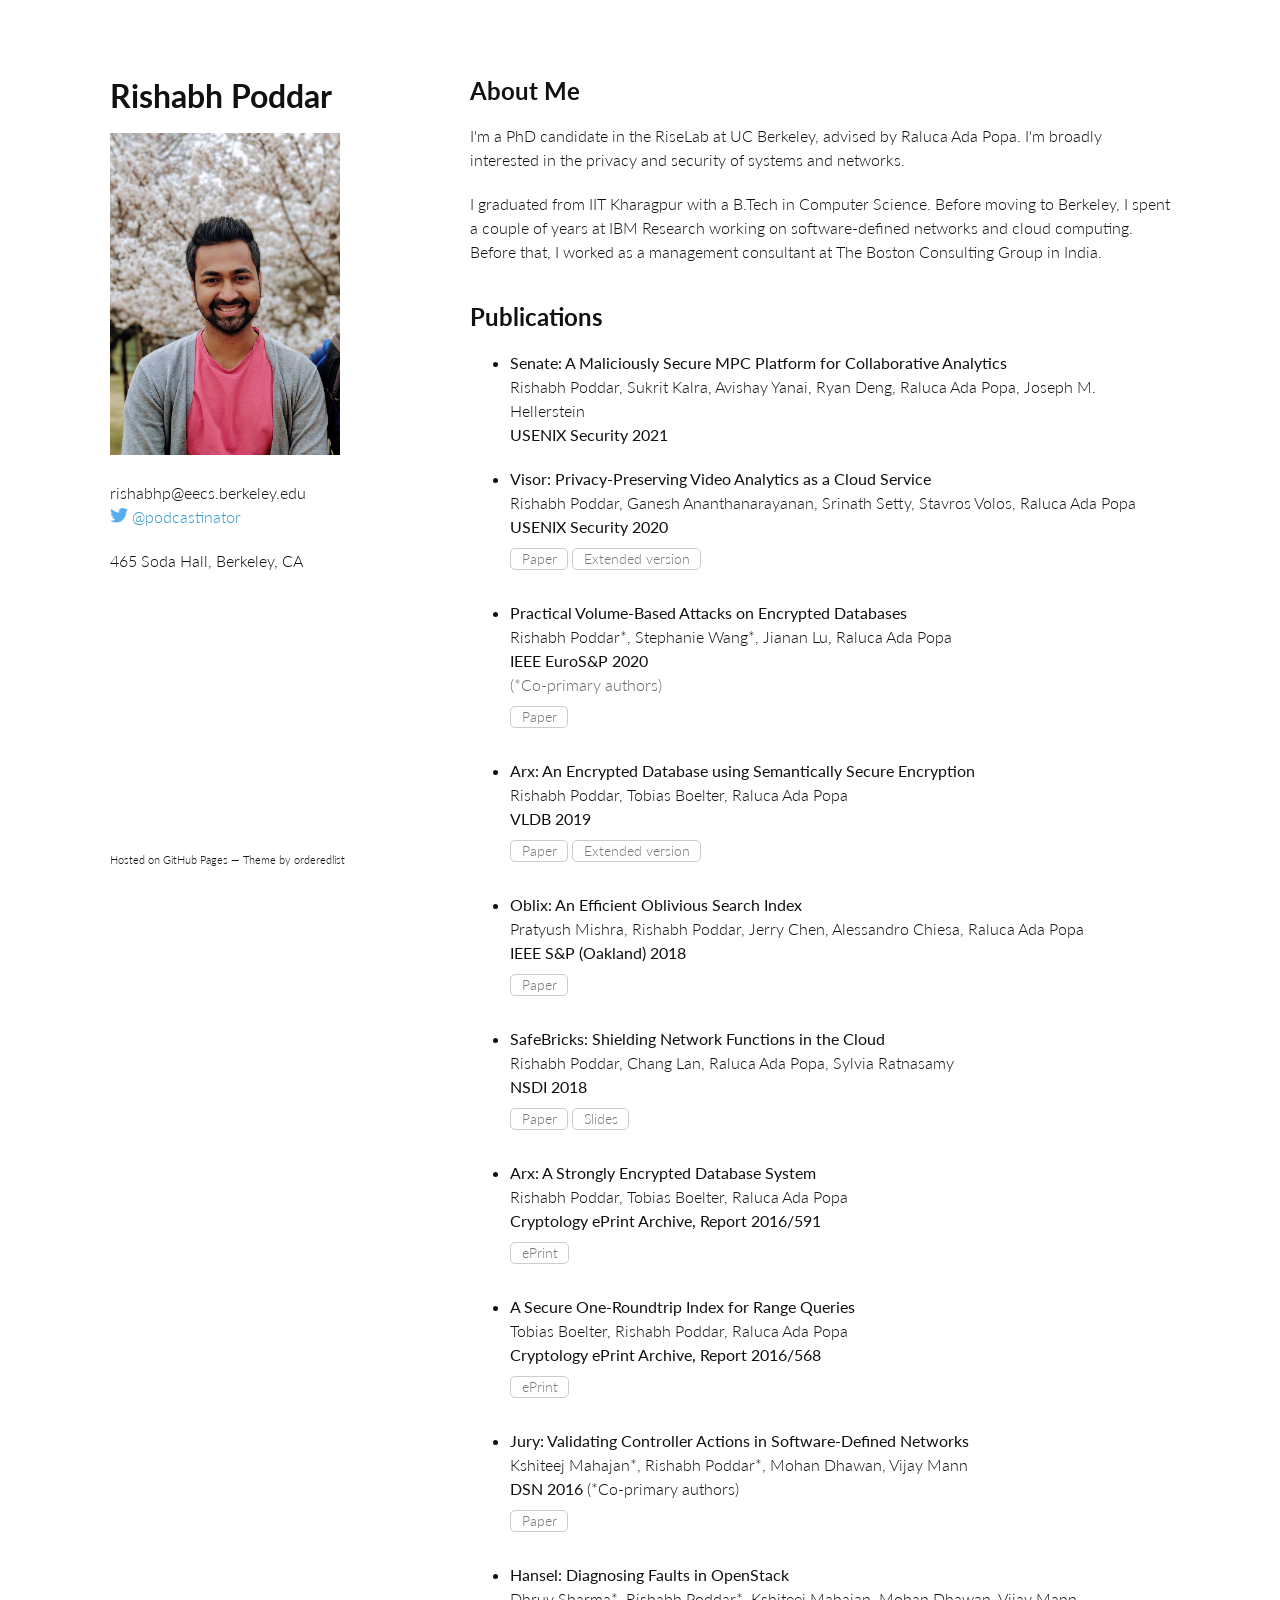
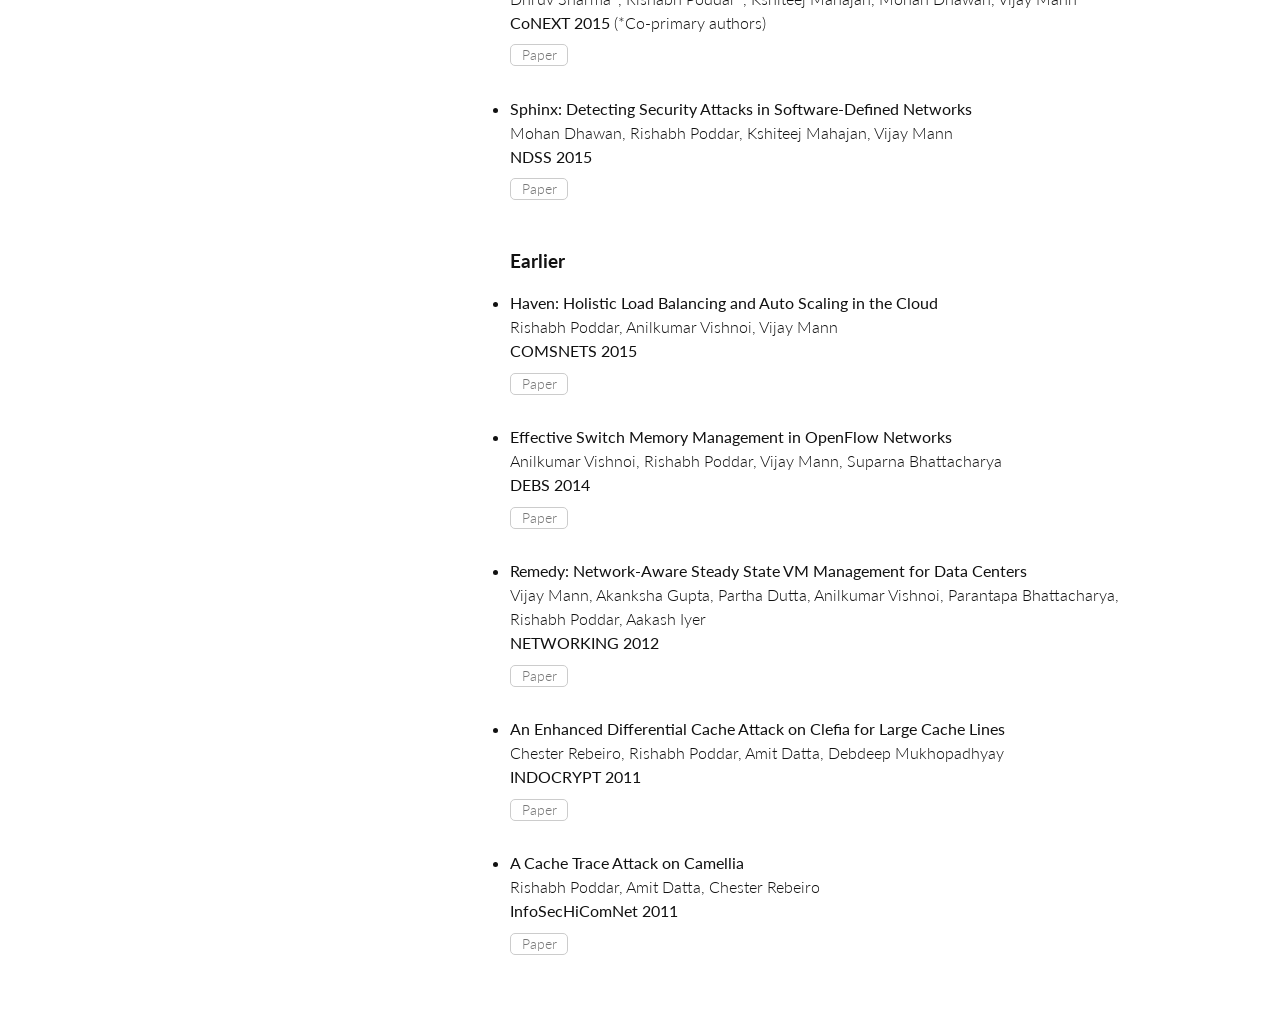
==== index.html @ e014da66 "Add Senate; make bullets" ====
<!doctype html>
<html>
  <head>
    <meta charset="utf-8">
    <meta http-equiv="X-UA-Compatible" content="chrome=1">
    <title>Rishabh Poddar</title>

    <link rel="stylesheet" href="stylesheets/styles.css">
    <link rel="stylesheet" href="stylesheets/github-light.css">
    <meta name="viewport" content="width=device-width, initial-scale=1, user-scalable=no">
    <!--[if lt IE 9]>
    <script src="//html5shiv.googlecode.com/svn/trunk/html5.js"></script>
    <![endif]-->
  </head>
  <body>
    <div class="wrapper">
      <header>
        <h1>Rishabh Poddar</h1>
        <img src="./images/pic.jpg" style="width:230px;">
        <p></p>
        <p> rishabhp@eecs.berkeley.edu<br>
        <!--p> 465 Soda Hall</p-->
        <img  width="18" src="./images/twitter.png">   <a class="color" href="https://twitter.com/podcastinator">@podcastinator</a></p>
        <!--p class="view"><a href="https://github.com/podcastinator">View My GitHub Profile</a></p-->
        <p> 465 Soda Hall, Berkeley, CA</p>

      </header>
      <section>
        <h2>About Me</h2>
        <p>I'm a PhD candidate in the <a href="https://rise.cs.berkeley.edu/">RiseLab</a> at <a href="http://www.berkeley.edu/">UC Berkeley</a>, advised by <a href="http://www.eecs.berkeley.edu/~raluca/">Raluca Ada Popa</a>. I'm broadly interested in the privacy and security of systems and networks.</p>
        <p>I graduated from <a href="http://www.iitkgp.ac.in/">IIT Kharagpur</a> with a B.Tech in Computer Science. Before moving to Berkeley, I spent a couple of years at <a href="http://www.research.ibm.com/">IBM Research</a> working on software-defined networks and cloud computing. Before that, I worked as a management consultant at <a href="http://www.bcg.com/">The Boston Consulting Group</a> in India.</p>

        <h2> Publications</h2>

        <!--<h3>2021</h3>-->
        <ul>
        <li>
        <p>
        <span class="paper">Senate: A Maliciously Secure MPC Platform for Collaborative Analytics</span><br>
        <span class="authors">Rishabh Poddar, Sukrit Kalra, Avishay Yanai, Ryan Deng, Raluca Ada Popa, Joseph M. Hellerstein</span><br>
        <span class="conf">USENIX Security 2021</span><br>
        <!--<a class="docs" href="./publications/Senate.pdf">Paper</a>-->
        <!--<a class="docs" href="https://arxiv.org/abs/2006.09628">Extended version</a>-->
        </p>
        </li>

        <!--<h3>2020</h3>-->

        <li>
        <p>
        <span class="paper">Visor: Privacy-Preserving Video Analytics as a Cloud Service</span><br>
        <span class="authors">Rishabh Poddar, Ganesh Ananthanarayanan, Srinath Setty, Stavros Volos, Raluca Ada Popa</span><br>
        <span class="conf">USENIX Security 2020</span><br>
        <a class="docs" href="./publications/Visor.pdf">Paper</a>
		<a class="docs" href="https://arxiv.org/abs/2006.09628">Extended version</a>
        </p>
        </li>

        <li>
        <p>
        <span class="paper">Practical Volume-Based Attacks on Encrypted Databases</span><br>
        <span class="authors">Rishabh Poddar*, Stephanie Wang*, Jianan Lu, Raluca Ada Popa</span><br>
        <span class="conf">IEEE EuroS&P 2020</span><br>
        <span class="addendum">(*Co-primary authors)</span><br>
        <a class="docs" href="./publications/Volume-attack.pdf">Paper</a>
        </p>
        </li>

        <!--<p>-->
        <!--<span class="paper">Secure Collaborative Training and Inference for XGBoost</span><br>-->
        <!--<span class="authors">Andrew Law, Chester Leung, Rishabh Poddar, Raluca Ada Popa, Chenyu Shi, Octavian Sima, Chaofan Yu, Xingmeng Zhang, Wenting Zheng</span><br>-->
        <!--<span class="conf">PPMLP 2020</span>-->
        <!--<span class="addendum">(ACM CCS workshop)</span><br>-->
        <!--</p>-->

        <!--<h3>2019</h3>-->

        <li>
        <p>
        <span class="paper">Arx: An Encrypted Database using Semantically Secure Encryption</span><br>
        <span class="authors">Rishabh Poddar, Tobias Boelter, Raluca Ada Popa</span><br>
        <span class="conf">VLDB 2019</span><br>
        <a class="docs" href="./publications/Arx.pdf">Paper</a>
        <a class="docs" href="./publications/Arx-extended.pdf">Extended version</a>
        </p>
        </li>
        
        <!--<h3>2018</h3>-->

        <li>
        <p>
        <span class="paper">Oblix: An Efficient Oblivious Search Index</span><br>
        <span class="authors">Pratyush Mishra, Rishabh Poddar, Jerry Chen, Alessandro Chiesa, Raluca Ada Popa</span><br>
        <span class="conf">IEEE S&P (Oakland) 2018</span>
        <br>
        <a class="docs" href="./publications/Oblix.pdf">Paper</a>
        </p>
        </li>

        <li>
        <p>
        <span class="paper">SafeBricks: Shielding Network Functions in the Cloud</span><br>
        <span class="authors">Rishabh Poddar, Chang Lan, Raluca Ada Popa, Sylvia Ratnasamy</span><br>
        <span class="conf">NSDI 2018</span>
        <br>
        <a class="docs" href="./publications/SafeBricks.pdf">Paper</a>
        <a class="docs" href="https://www.usenix.org/sites/default/files/conference/protected-files/nsdi18_slides_poddar.pdf">Slides</a>
        </p>
        </li>

        <!--<h3>2016</h3>-->

        <li>
        <p>
        <span class="paper">Arx: A Strongly Encrypted Database System</span><br>
        <span class="authors">Rishabh Poddar, Tobias Boelter, Raluca Ada Popa</span><br>
        <span class="conf">Cryptology ePrint Archive, Report 2016/591</span>
        <br>
        <a class="docs" href="https://eprint.iacr.org/2016/591">ePrint</a>
        </p>
        </li>

        <li>
        <p>
        <span class="paper">A Secure One-Roundtrip Index for Range Queries</span><br>
        <span class="authors">Tobias Boelter, Rishabh Poddar, Raluca Ada Popa</span><br>
        <span class="conf">Cryptology ePrint Archive, Report 2016/568</span>
        <br>
        <a class="docs" href="https://eprint.iacr.org/2016/568">ePrint</a>
        </p>
        </li>

        <li>
        <p>
        <span class="paper">Jury: Validating Controller Actions in Software-Defined Networks</span><br>
        <span class="authors">Kshiteej Mahajan*, Rishabh Poddar*, Mohan Dhawan, Vijay Mann</span><br>
        <span class="conf">DSN 2016 </span>
        <span class="authors">(*Co-primary authors)</span><br>
        <a class="docs" href="./publications/Jury.pdf">Paper</a>
        </p> 
        </li>

        <!--<h3>2015</h3>-->

        <li>
        <p>
        <span class="paper">Hansel: Diagnosing Faults in OpenStack</span><br>
        <span class="authors">Dhruv Sharma*, Rishabh Poddar*, Kshiteej Mahajan, Mohan Dhawan, Vijay Mann</span><br>
        <span class="conf">CoNEXT 2015 </span>
        <span class="authors">(*Co-primary authors)</span><br>
        <a class="docs" href="./publications/Hansel.pdf">Paper</a>
        </p> 
        </li>

        <li>
        <p>
        <span class="paper">Sphinx: Detecting Security Attacks in Software-Defined Networks</span><br>
        <span class="authors">Mohan Dhawan, Rishabh Poddar, Kshiteej Mahajan, Vijay Mann</span><br>
        <span class="conf">NDSS 2015</span>
        <br>
        <a class="docs" href="./publications/Sphinx.pdf">Paper</a>
        </p>
        </li>

        
        <h3>Earlier</h3>

        <li>
        <p>
        <span class="paper">Haven: Holistic Load Balancing and Auto Scaling in the Cloud</span><br>
        <span class="authors">Rishabh Poddar, Anilkumar Vishnoi, Vijay Mann</span><br>
        <span class="conf">COMSNETS 2015</span>
        <br>
        <a class="docs" href="./publications/Haven.pdf">Paper</a>
        </p>
        </li>

        <li>
        <p>
        <span class="paper">Effective Switch Memory Management in OpenFlow Networks</span><br>
        <span class="authors">Anilkumar Vishnoi, Rishabh Poddar, Vijay Mann, Suparna Bhattacharya</span><br>
        <span class="conf">DEBS 2014</span>
        <br>
        <a class="docs" href="./publications/SmartTime.pdf">Paper</a>
        </p>
        </li>

        <li>
        <p>
        <span class="paper">Remedy: Network-Aware Steady State VM Management for Data Centers</span><br>
        <span class="authors">Vijay Mann, Akanksha Gupta, Partha Dutta, Anilkumar Vishnoi, Parantapa Bhattacharya, Rishabh Poddar, Aakash Iyer</span><br>
        <span class="conf">NETWORKING 2012</span>
        <br>
        <a class="docs" href="./publications/Remedy.pdf">Paper</a>
        </p>
        </li>

        <li>
        <p>
        <span class="paper">An Enhanced Differential Cache Attack on Clefia for Large Cache Lines</span><br>
        <span class="authors">Chester Rebeiro, Rishabh Poddar, Amit Datta, Debdeep Mukhopadhyay</span><br> 
        <span class="conf">INDOCRYPT 2011</span>
        <br>
        <a class="docs" href="./publications/Clefia.pdf">Paper</a>
        </p>
        </li>

        <li>
        <p>
        <span class="paper">A Cache Trace Attack on Camellia</span><br>
        <span class="authors">Rishabh Poddar, Amit Datta, Chester Rebeiro</span><br>
        <span class="conf">InfoSecHiComNet 2011</span>
        <br>
        <a class="docs" href="./publications/Camellia.pdf">Paper</a>
        </p>
        </li>

        </ul>



<!--h3>
<a id="designer-templates" class="anchor" href="#designer-templates" aria-hidden="true"><span class="octicon octicon-link"></span></a>Publications</h3>

<p>We’ve crafted some handsome templates for you to use. Go ahead and click 'Continue to layouts' to browse through them. You can easily go back to edit your page before publishing. After publishing your page, you can revisit the page generator and switch to another theme. Your Page content will be preserved.</p>

<h3>
<a id="creating-pages-manually" class="anchor" href="#creating-pages-manually" aria-hidden="true"><span class="octicon octicon-link"></span></a>Creating pages manually</h3>

<p>If you prefer to not use the automatic generator, push a branch named <code>gh-pages</code> to your repository to create a page manually. In addition to supporting regular HTML content, GitHub Pages support Jekyll, a simple, blog aware static site generator. Jekyll makes it easy to create site-wide headers and footers without having to copy them across every page. It also offers intelligent blog support and other advanced templating features.</p>

<h3>
<a id="authors-and-contributors" class="anchor" href="#authors-and-contributors" aria-hidden="true"><span class="octicon octicon-link"></span></a>Authors and Contributors</h3>

<p>You can <a href="https://github.com/blog/821" class="user-mention">@mention</a> a GitHub username to generate a link to their profile. The resulting <code>&lt;a&gt;</code> element will link to the contributor’s GitHub Profile. For example: In 2007, Chris Wanstrath (<a href="https://github.com/defunkt" class="user-mention">@defunkt</a>), PJ Hyett (<a href="https://github.com/pjhyett" class="user-mention">@pjhyett</a>), and Tom Preston-Werner (<a href="https://github.com/mojombo" class="user-mention">@mojombo</a>) founded GitHub.</p>

<h3>
<a id="support-or-contact" class="anchor" href="#support-or-contact" aria-hidden="true"><span class="octicon octicon-link"></span></a>Support or Contact</h3>

<p>Having trouble with Pages? Check out our <a href="https://help.github.com/pages">documentation</a> or <a href="https://github.com/contact">contact support</a> and we’ll help you sort it out.</p-->
      </section>
      <footer>
        <p><small>Hosted on GitHub Pages &mdash; Theme by <a href="https://github.com/orderedlist">orderedlist</a></small></p>
      </footer>
    </div>
    <script src="javascripts/scale.fix.js"></script>
  </body>
</html>
---- stylesheets/styles.css ----
@import url(https://fonts.googleapis.com/css?family=Lato:300italic,700italic,300,350,400,700,900);

body {
  padding:50px;
  font:16px/1.5 Lato, "Helvetica Neue", Helvetica, Arial, sans-serif;
  color:#111;
  font-weight:300;
}
.light {
  font-weight: 300;
}
.regular {
  font-weight: 400;
}
.bold {
  font-weight: 700;
}
.black {
  font-weight: 900;
}
.conf {
  font-weight: 400;
  /*position:relative; */
  /*top: 5px;*/
  /*font-style: italic;*/
}
.authors {
  /*font-style: italic;*/
  /*color:#666;*/
  font-weight: 300;
}
.title {
  font-weight: 400;
}
.paper {
  /*color:#39c;*/
  font-weight: 400;
}
.addendum {
  /*font-style: italic;*/
  color:#666;
  font-weight: 300;
}

h1, h2, h3, h4, h5, h6 {
  color:#111;
  margin:0 0 20px;
}

p, ul, ol, table, pre, dl {
  margin:0 0 20px;
}

h1, h2, h3 {
  padding-top: 20px;
  line-height:1.1;
}

h1 {
  font-size:32px;
}

h2 {
  /*color:#393939;*/
  color:#111;
}

h3, h4, h5, h6 {
  /*color:#494949;*/
  color:#111;
}

a {
  /*color:#39c;*/
  color:#111;
  font-weight:300;
  text-decoration:none;
}
.color {
  color:#39c;
  font-weight:300;
  text-decoration:none;

}
.docs {
  background-color: white;
  color: #777;
  font-size:14px;
  border-radius:5px;
   box-sizing: border-box;
  /*border-color:#39c;*/
  border:1px solid #ccc;
  padding: 0.1em 0.75em;
  text-decoration: none;
  line-height:3;
}
.docs:hover {
    color: #39c;
    border:1px solid #39c;
}

a small {
  font-size:11px;
  color:#777;
  margin-top:-0.6em;
  display:block;
}

.wrapper {
  width:1060px;
  margin:0 auto;
}

blockquote {
  border-left:1px solid #e5e5e5;
  margin:0;
  padding:0 0 0 20px;
  font-style:italic;
}

code, pre {
  font-family:Monaco, Bitstream Vera Sans Mono, Lucida Console, Terminal;
  color:#333;
  font-size:12px;
}

pre {
  padding:8px 15px;
  background: #f8f8f8;
  border-radius:5px;
  border:1px solid #e5e5e5;
  overflow-x: auto;
}

table {
  width:100%;
  border-collapse:collapse;
}

th, td {
  text-align:left;
  padding:5px 10px;
  border-bottom:1px solid #e5e5e5;
}

dt {
  color:#444;
  font-weight:700;
}

th {
  color:#444;
}

img {
  max-width:100%;
}

header {
  width:270px;
  float:left;
  position:fixed;
}

header ul {
  list-style:none;
  height:40px;

  padding:0;

  background: #eee;
  background: -moz-linear-gradient(top, #f8f8f8 0%, #dddddd 100%);
  background: -webkit-gradient(linear, left top, left bottom, color-stop(0%,#f8f8f8), color-stop(100%,#dddddd));
  background: -webkit-linear-gradient(top, #f8f8f8 0%,#dddddd 100%);
  background: -o-linear-gradient(top, #f8f8f8 0%,#dddddd 100%);
  background: -ms-linear-gradient(top, #f8f8f8 0%,#dddddd 100%);
  background: linear-gradient(top, #f8f8f8 0%,#dddddd 100%);

  border-radius:5px;
  border:1px solid #d2d2d2;
  box-shadow:inset #fff 0 1px 0, inset rgba(0,0,0,0.03) 0 -1px 0;
  width:270px;
}

header li {
  width:89px;
  float:left;
  border-right:1px solid #d2d2d2;
  height:40px;
}

header ul a {
  line-height:1;
  font-size:11px;
  color:#999;
  display:block;
  text-align:center;
  padding-top:6px;
  height:40px;
}

strong {
  color:#222;
  font-weight:700;
}

header ul li + li {
  width:88px;
  border-left:1px solid #fff;
}

header ul li + li + li {
  border-right:none;
  width:89px;
}

header ul a strong {
  font-size:14px;
  display:block;
  color:#222;
}

section {
  width:700px;
  float:right;
  padding-bottom:50px;
}

small {
  font-size:11px;
}

hr {
  border:0;
  background:#e5e5e5;
  height:1px;
  margin:0 0 20px;
}

footer {
  width:270px;
  float:left;
  position:fixed;
  bottom:10px;
}

@media print, screen and (max-width: 960px) {

  div.wrapper {
    width:auto;
    margin:0;
  }

  header, section, footer {
    float:none;
    position:static;
    width:auto;
  }

  header {
    padding-right:320px;
  }

  section {
    border:1px solid #e5e5e5;
    border-width:1px 0;
    padding:20px 0;
    margin:0 0 20px;
  }

  header a small {
    display:inline;
  }

  header ul {
    position:absolute;
    right:50px;
    top:52px;
  }
}

@media print, screen and (max-width: 720px) {
  body {
    word-wrap:break-word;
  }

  header {
    padding:0;
  }

  header ul, header p.view {
    position:static;
  }

  pre, code {
    word-wrap:normal;
  }
}

@media print, screen and (max-width: 480px) {
  body {
    padding:15px;
  }

  header ul {
    display:none;
  }
}

@media print {
  body {
    padding:0.4in;
    font-size:12pt;
    color:#444;
  }
}
---- stylesheets/github-light.css ----
/*
   Copyright 2014 GitHub Inc.

   Licensed under the Apache License, Version 2.0 (the "License");
   you may not use this file except in compliance with the License.
   You may obtain a copy of the License at

       http://www.apache.org/licenses/LICENSE-2.0

   Unless required by applicable law or agreed to in writing, software
   distributed under the License is distributed on an "AS IS" BASIS,
   WITHOUT WARRANTIES OR CONDITIONS OF ANY KIND, either express or implied.
   See the License for the specific language governing permissions and
   limitations under the License.

*/

.pl-c /* comment */ {
  color: #969896;
}

.pl-c1      /* constant, markup.raw, meta.diff.header, meta.module-reference, meta.property-name, support, support.constant, support.variable, variable.other.constant */,
.pl-s .pl-v /* string variable */ {
  color: #0086b3;
}

.pl-e  /* entity */,
.pl-en /* entity.name */ {
  color: #795da3;
}

.pl-s .pl-s1 /* string source */,
.pl-smi      /* storage.modifier.import, storage.modifier.package, storage.type.java, variable.other, variable.parameter.function */ {
  color: #333;
}

.pl-ent /* entity.name.tag */ {
  color: #63a35c;
}

.pl-k /* keyword, storage, storage.type */ {
  color: #a71d5d;
}

.pl-pds              /* punctuation.definition.string, string.regexp.character-class */,
.pl-s                /* string */,
.pl-s .pl-pse .pl-s1 /* string punctuation.section.embedded source */,
.pl-sr               /* string.regexp */,
.pl-sr .pl-cce       /* string.regexp constant.character.escape */,
.pl-sr .pl-sra       /* string.regexp string.regexp.arbitrary-repitition */,
.pl-sr .pl-sre       /* string.regexp source.ruby.embedded */ {
  color: #183691;
}

.pl-v /* variable */ {
  color: #ed6a43;
}

.pl-id /* invalid.deprecated */ {
  color: #b52a1d;
}

.pl-ii /* invalid.illegal */ {
  background-color: #b52a1d;
  color: #f8f8f8;
}

.pl-sr .pl-cce /* string.regexp constant.character.escape */ {
  color: #63a35c;
  font-weight: bold;
}

.pl-ml /* markup.list */ {
  color: #693a17;
}

.pl-mh        /* markup.heading */,
.pl-mh .pl-en /* markup.heading entity.name */,
.pl-ms        /* meta.separator */ {
  color: #1d3e81;
  font-weight: bold;
}

.pl-mq /* markup.quote */ {
  color: #008080;
}

.pl-mi /* markup.italic */ {
  color: #333;
  font-style: italic;
}

.pl-mb /* markup.bold */ {
  color: #333;
  font-weight: bold;
}

.pl-md /* markup.deleted, meta.diff.header.from-file */ {
  background-color: #ffecec;
  color: #bd2c00;
}

.pl-mi1 /* markup.inserted, meta.diff.header.to-file */ {
  background-color: #eaffea;
  color: #55a532;
}

.pl-mdr /* meta.diff.range */ {
  color: #795da3;
  font-weight: bold;
}

.pl-mo /* meta.output */ {
  color: #1d3e81;
}
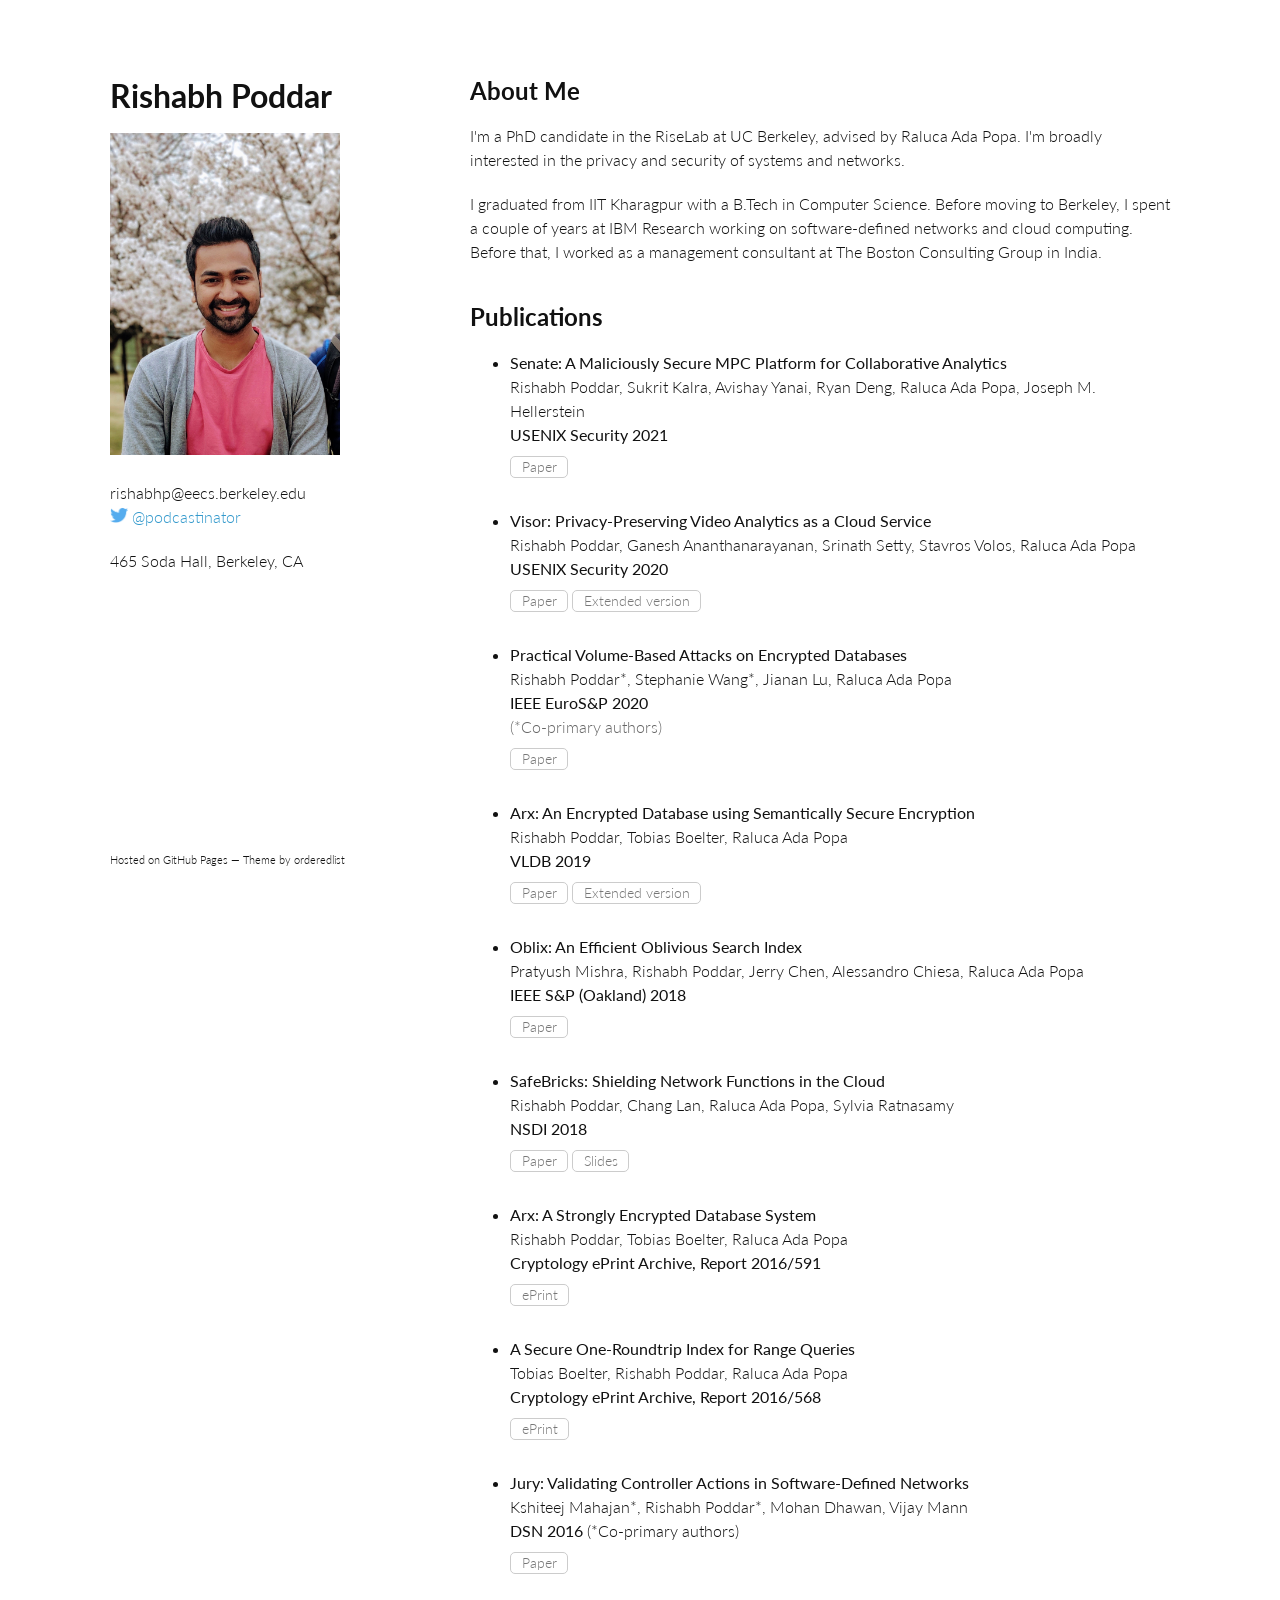
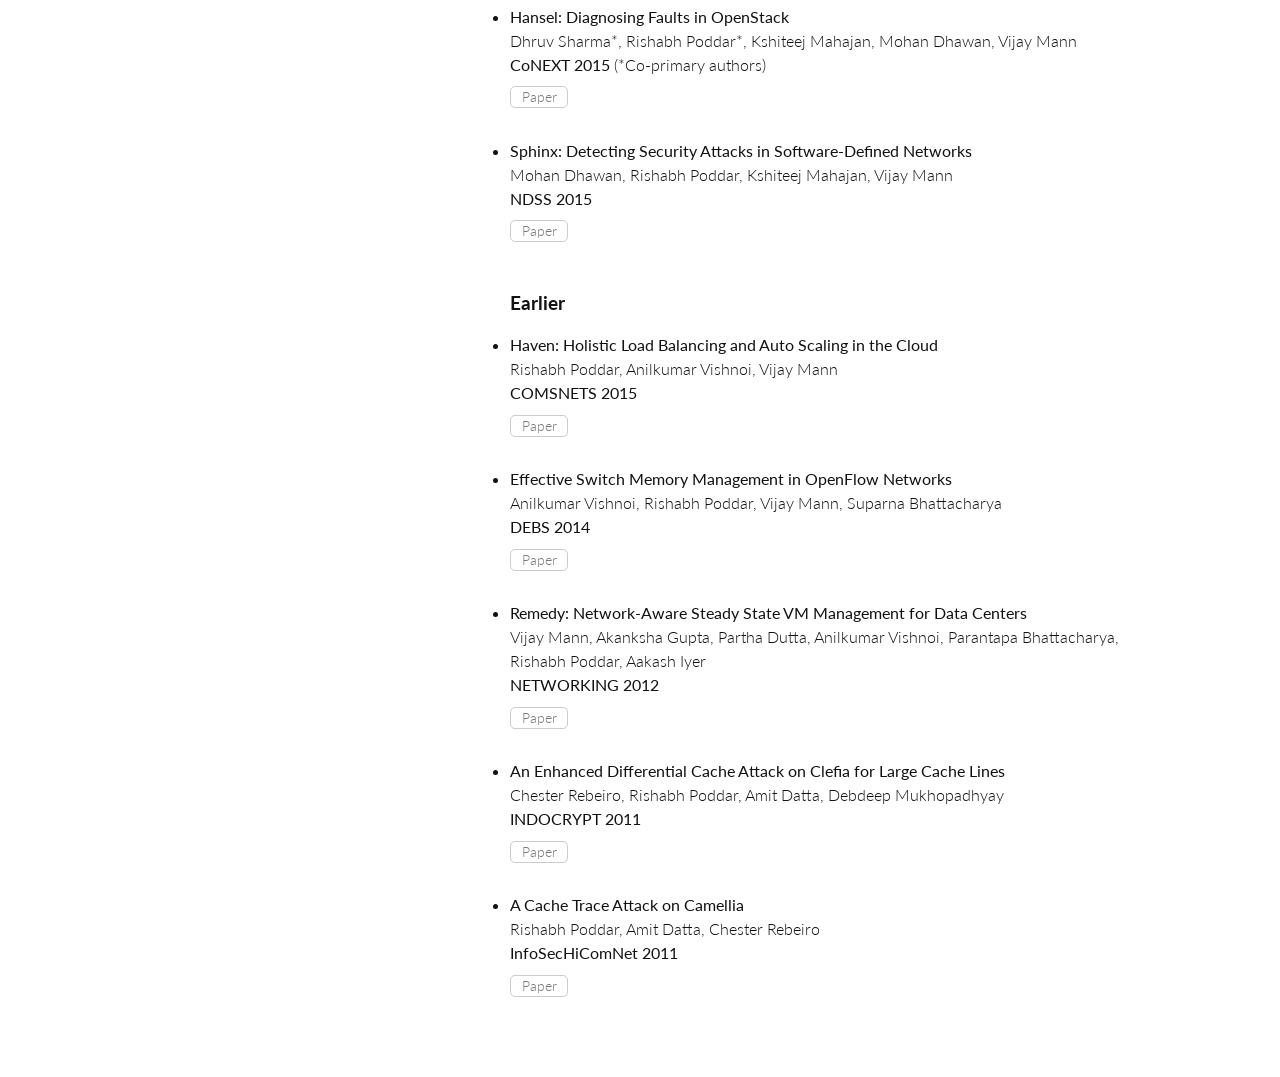
==== commit 1dd2bc14: "Add Senate paper" ====
--- a/index.html
+++ b/index.html
@@ -39,6 +39,7 @@
         <span class="paper">Senate: A Maliciously Secure MPC Platform for Collaborative Analytics</span><br>
         <span class="authors">Rishabh Poddar, Sukrit Kalra, Avishay Yanai, Ryan Deng, Raluca Ada Popa, Joseph M. Hellerstein</span><br>
         <span class="conf">USENIX Security 2021</span><br>
+        <a class="docs" href="./publications/Senate.pdf">Paper</a>
         <!--<a class="docs" href="./publications/Senate.pdf">Paper</a>-->
         <!--<a class="docs" href="https://arxiv.org/abs/2006.09628">Extended version</a>-->
         </p>
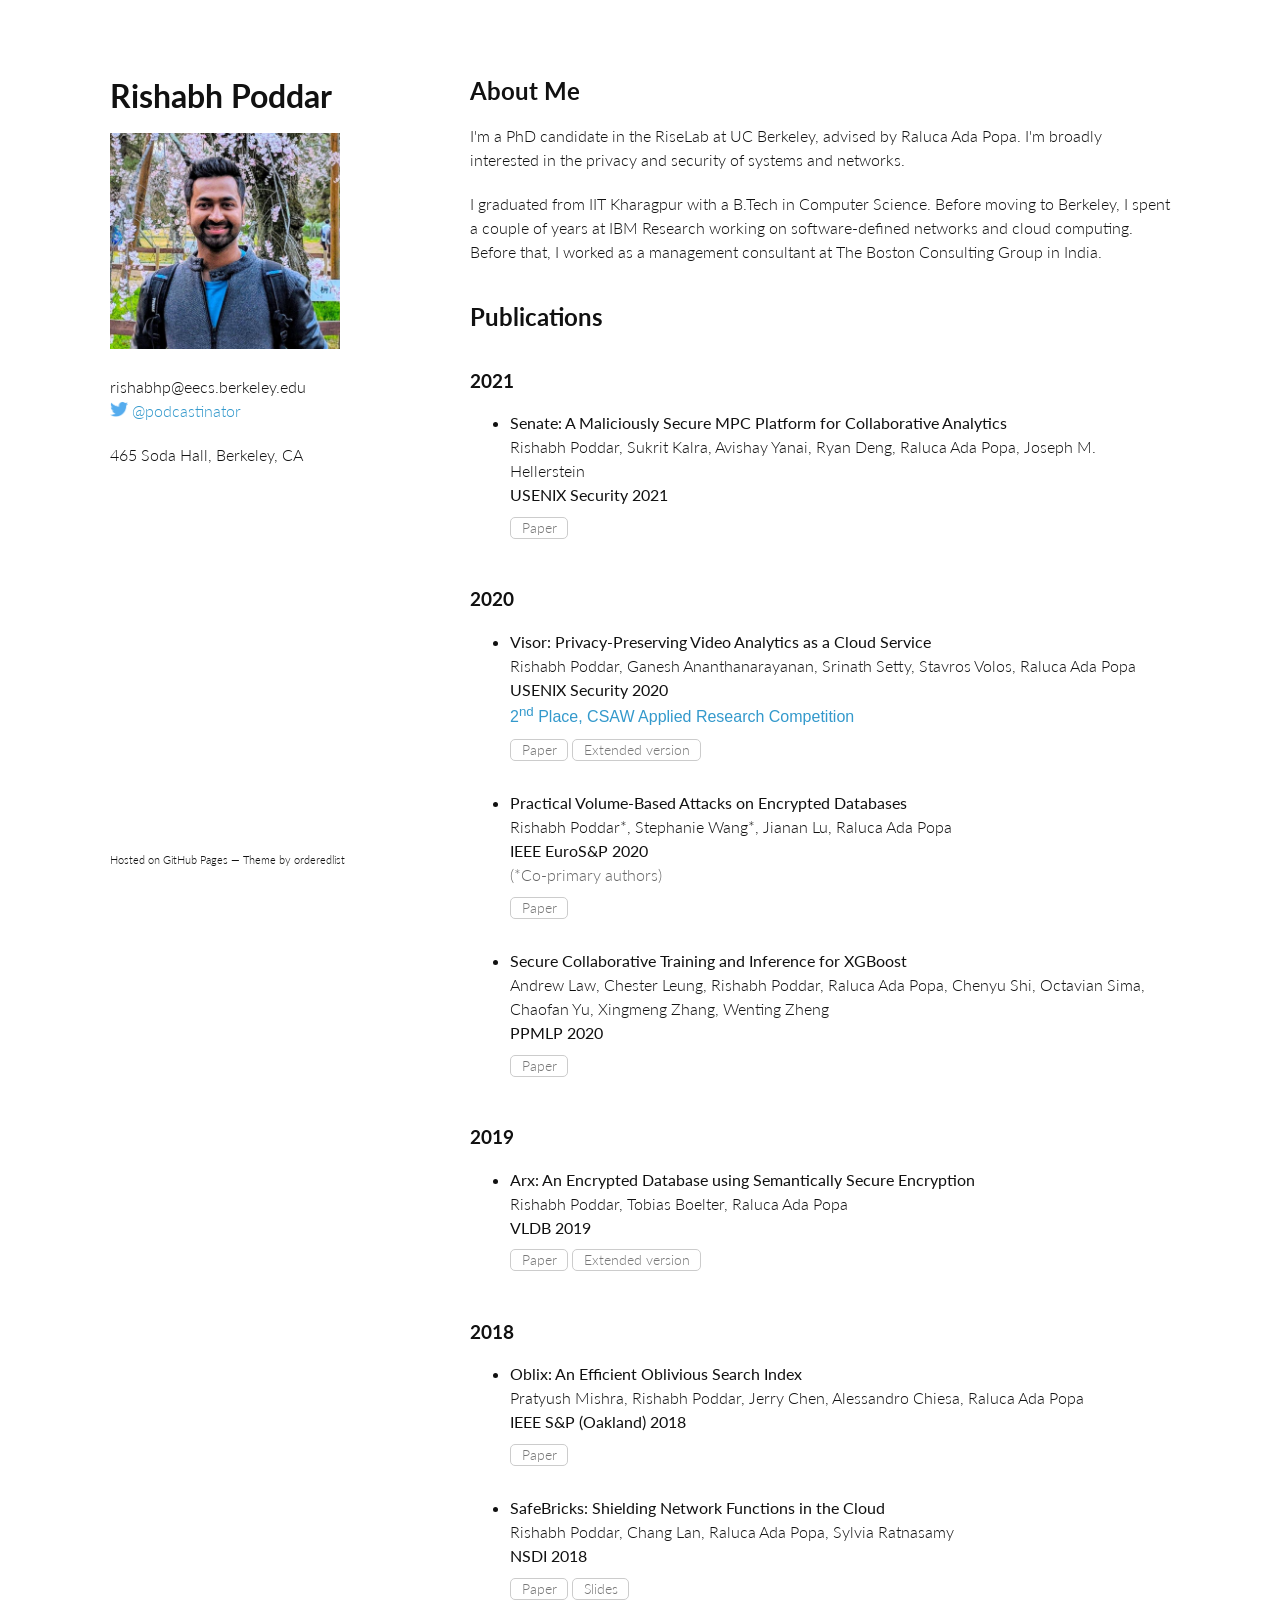
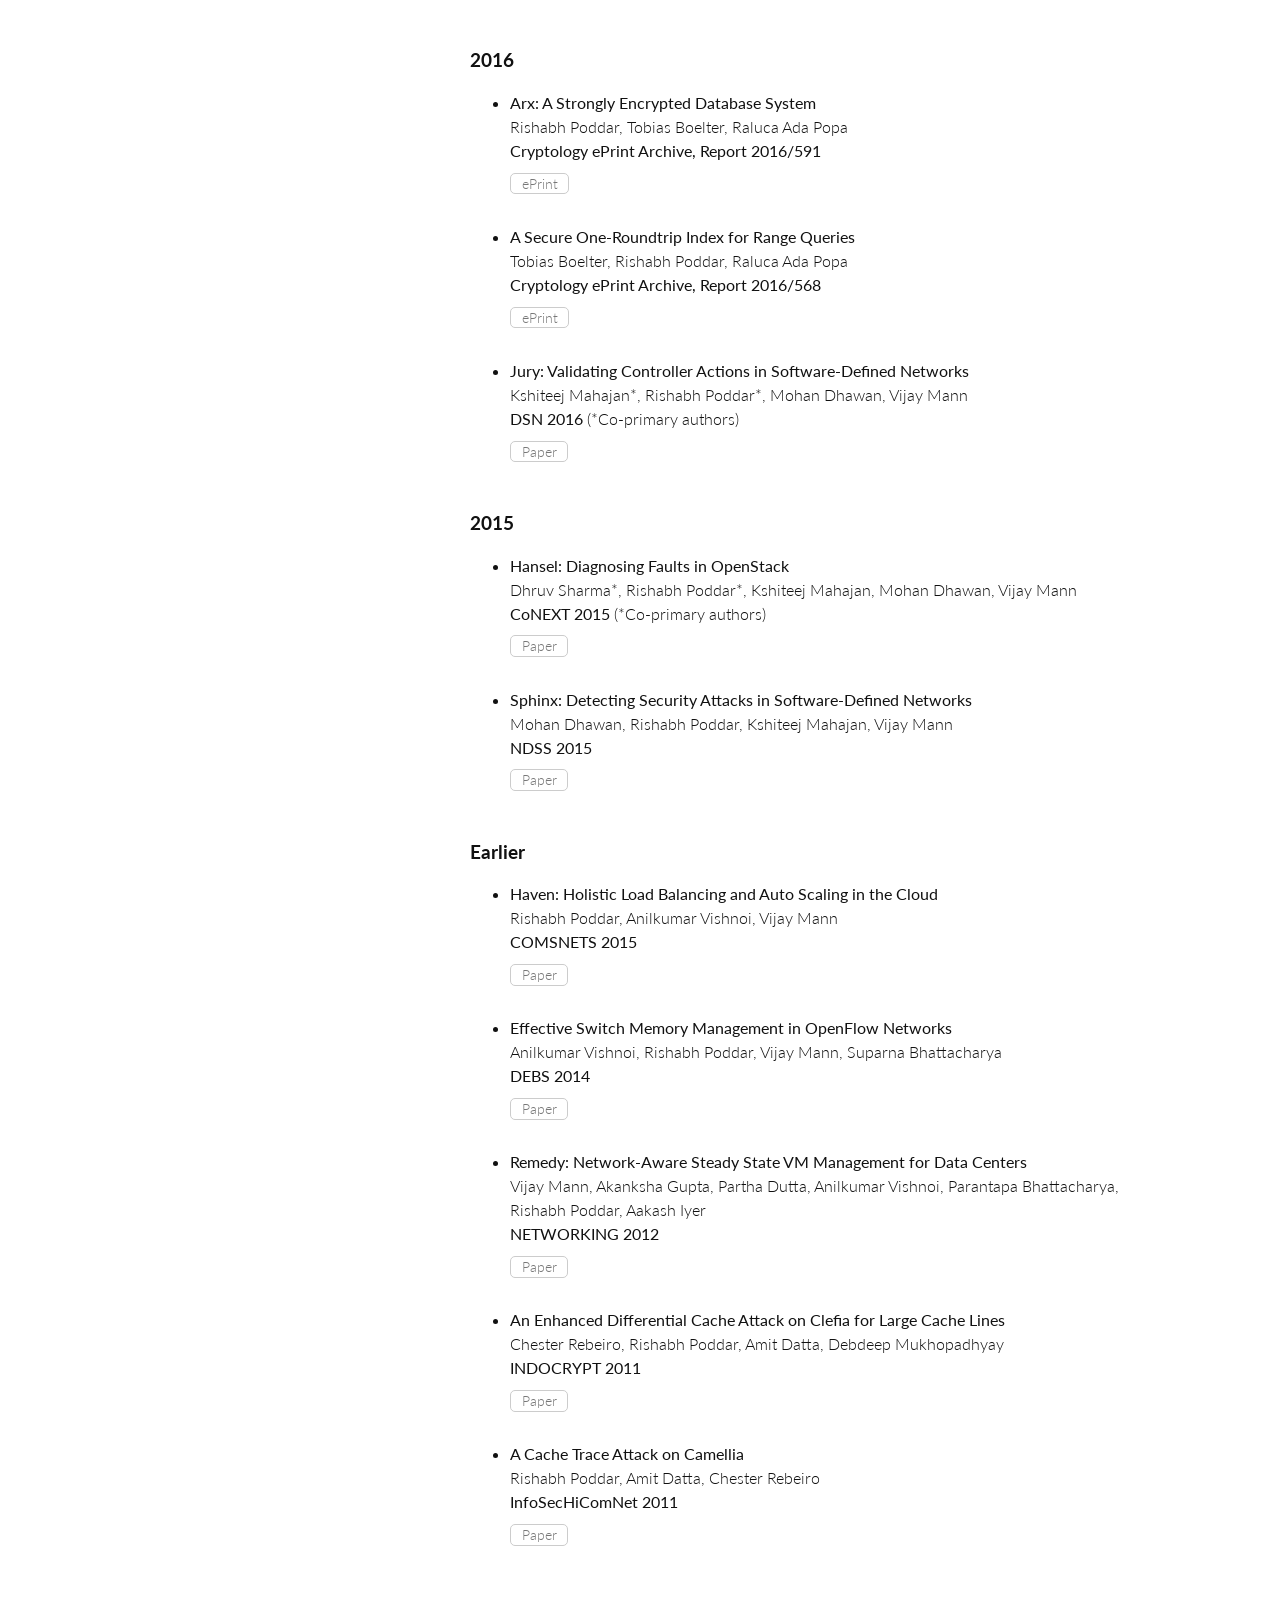
==== commit 9cd133a5: "Updates" ====
--- a/index.html
+++ b/index.html
@@ -16,7 +16,7 @@
     <div class="wrapper">
       <header>
         <h1>Rishabh Poddar</h1>
-        <img src="./images/pic.jpg" style="width:230px;">
+        <img src="./images/pic_2.png" style="width:230px;">
         <p></p>
         <p> rishabhp@eecs.berkeley.edu<br>
         <!--p> 465 Soda Hall</p-->
@@ -32,7 +32,7 @@
 
         <h2> Publications</h2>
 
-        <!--<h3>2021</h3>-->
+        <h3>2021</h3>
         <ul>
         <li>
         <p>
@@ -44,14 +44,17 @@
         <!--<a class="docs" href="https://arxiv.org/abs/2006.09628">Extended version</a>-->
         </p>
         </li>
-
-        <!--<h3>2020</h3>-->
-
+        </ul>
+
+        <h3>2020</h3>
+
+        <ul>
         <li>
         <p>
         <span class="paper">Visor: Privacy-Preserving Video Analytics as a Cloud Service</span><br>
         <span class="authors">Rishabh Poddar, Ganesh Ananthanarayanan, Srinath Setty, Stavros Volos, Raluca Ada Popa</span><br>
         <span class="conf">USENIX Security 2020</span><br>
+        <span class="award">2<sup>nd</sup> Place, CSAW Applied Research Competition</span><br>
         <a class="docs" href="./publications/Visor.pdf">Paper</a>
 		<a class="docs" href="https://arxiv.org/abs/2006.09628">Extended version</a>
         </p>
@@ -67,15 +70,29 @@
         </p>
         </li>
 
+        <li>
+        <p>
+        <span class="paper">Secure Collaborative Training and Inference for XGBoost</span><br>
+        <span class="authors">Andrew Law, Chester Leung, Rishabh Poddar, Raluca Ada Popa, Chenyu Shi, Octavian Sima, Chaofan Yu, Xingmeng Zhang, Wenting Zheng</span><br>
+        <span class="conf">PPMLP 2020</span><br>
+        <a class="docs" href="./publications/Secure-XGBoost.pdf">Paper</a>
+        </p>
+        </li>
+
+        <!--<li>-->
         <!--<p>-->
-        <!--<span class="paper">Secure Collaborative Training and Inference for XGBoost</span><br>-->
+        <!--<span class="paper">Data-Oblivious Training for XGBoost Models</span><br>-->
         <!--<span class="authors">Andrew Law, Chester Leung, Rishabh Poddar, Raluca Ada Popa, Chenyu Shi, Octavian Sima, Chaofan Yu, Xingmeng Zhang, Wenting Zheng</span><br>-->
-        <!--<span class="conf">PPMLP 2020</span>-->
-        <!--<span class="addendum">(ACM CCS workshop)</span><br>-->
+        <!--<span class="conf">NeurIPS PPML 2020</span><br>-->
+        <!--<a class="docs" href="./publications/Oblivious-XGBoost.pdf">Paper</a>-->
         <!--</p>-->
-
-        <!--<h3>2019</h3>-->
-
+        <!--</li>-->
+        </ul>
+
+
+        <h3>2019</h3>
+
+        <ul>
         <li>
         <p>
         <span class="paper">Arx: An Encrypted Database using Semantically Secure Encryption</span><br>
@@ -85,9 +102,11 @@
         <a class="docs" href="./publications/Arx-extended.pdf">Extended version</a>
         </p>
         </li>
+        </ul>
         
-        <!--<h3>2018</h3>-->
-
+        <h3>2018</h3>
+
+        <ul>
         <li>
         <p>
         <span class="paper">Oblix: An Efficient Oblivious Search Index</span><br>
@@ -108,9 +127,11 @@
         <a class="docs" href="https://www.usenix.org/sites/default/files/conference/protected-files/nsdi18_slides_poddar.pdf">Slides</a>
         </p>
         </li>
-
-        <!--<h3>2016</h3>-->
-
+        </ul>
+
+        <h3>2016</h3>
+
+        <ul>
         <li>
         <p>
         <span class="paper">Arx: A Strongly Encrypted Database System</span><br>
@@ -140,9 +161,11 @@
         <a class="docs" href="./publications/Jury.pdf">Paper</a>
         </p> 
         </li>
-
-        <!--<h3>2015</h3>-->
-
+        </ul>
+
+        <h3>2015</h3>
+
+        <ul>
         <li>
         <p>
         <span class="paper">Hansel: Diagnosing Faults in OpenStack</span><br>
@@ -162,10 +185,12 @@
         <a class="docs" href="./publications/Sphinx.pdf">Paper</a>
         </p>
         </li>
+        </ul>
 
         
         <h3>Earlier</h3>
 
+        <ul>
         <li>
         <p>
         <span class="paper">Haven: Holistic Load Balancing and Auto Scaling in the Cloud</span><br>
--- a/stylesheets/styles.css
+++ b/stylesheets/styles.css
@@ -40,6 +40,12 @@
   /*font-style: italic;*/
   color:#666;
   font-weight: 300;
+}
+.award {
+  color:#39c;
+  /*font-style: italic;*/
+  /*color:#111;*/
+  font-weight: 500;
 }
 
 h1, h2, h3, h4, h5, h6 {
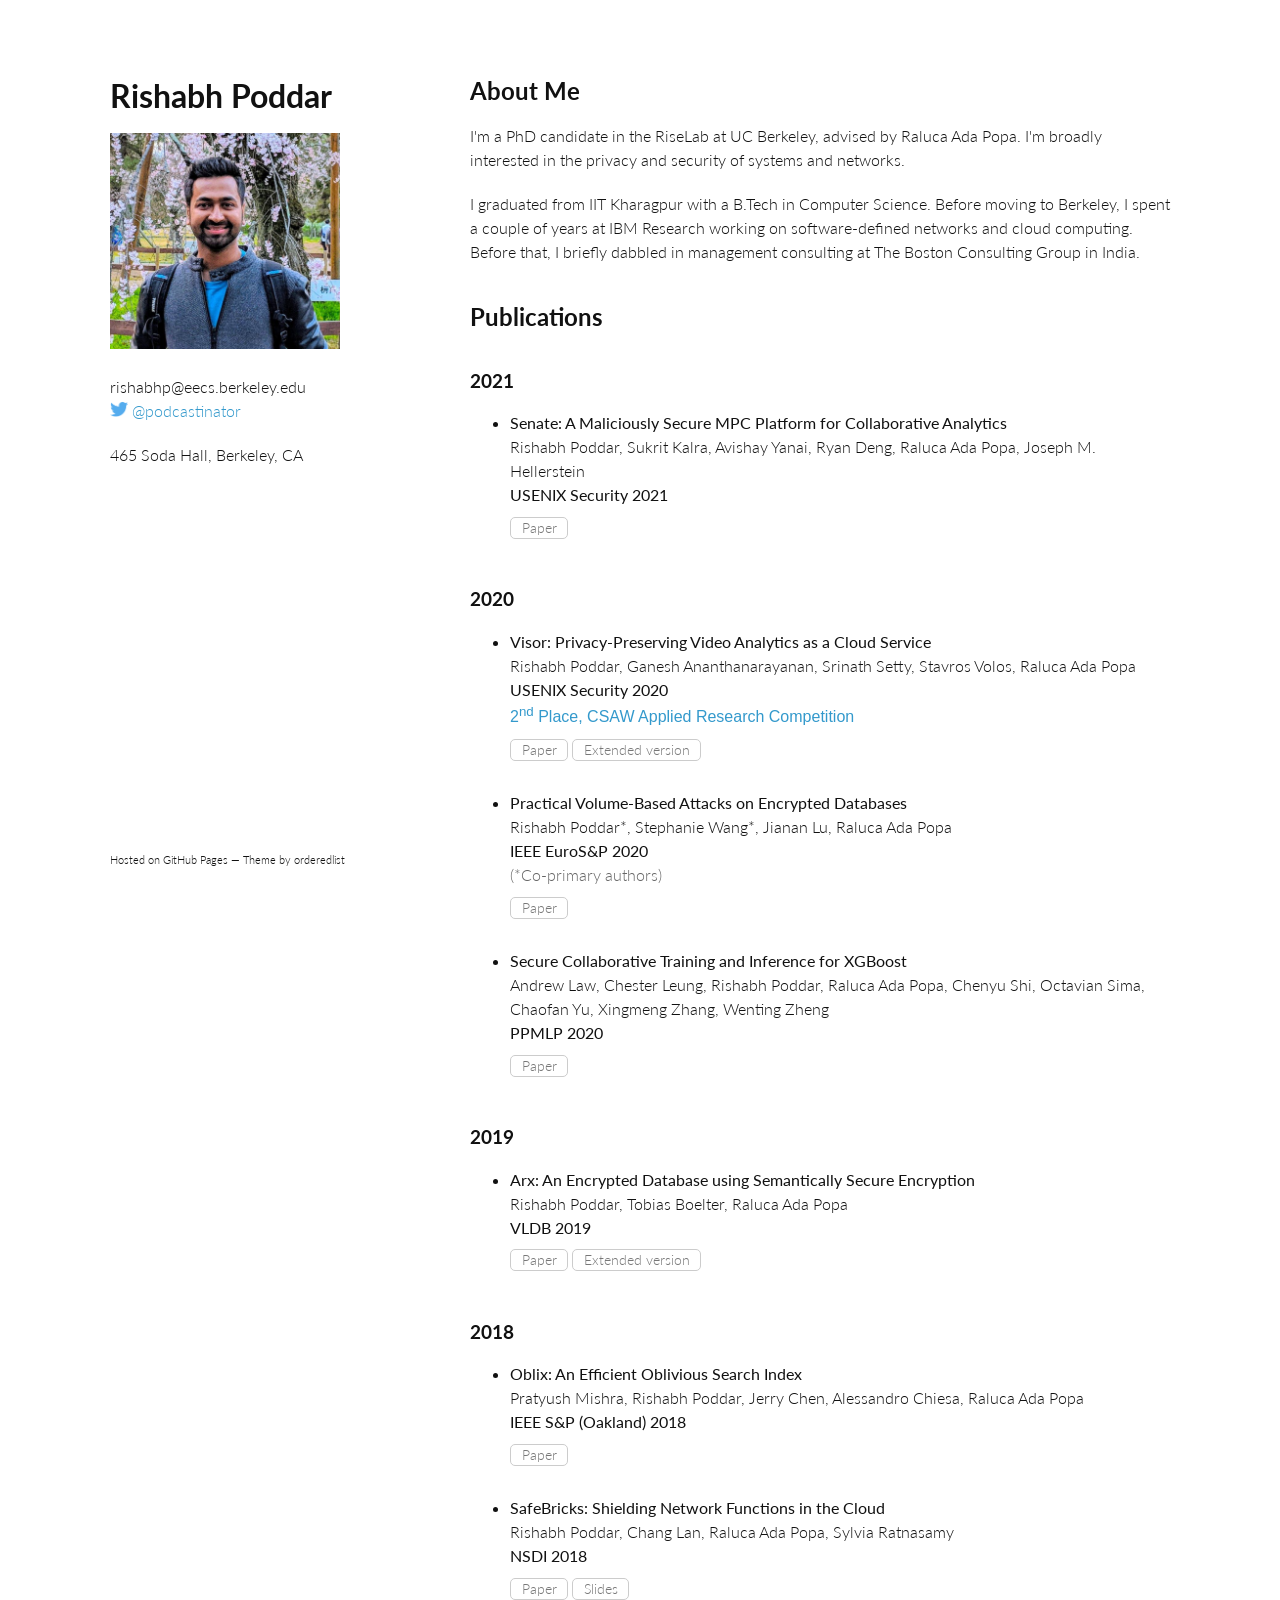
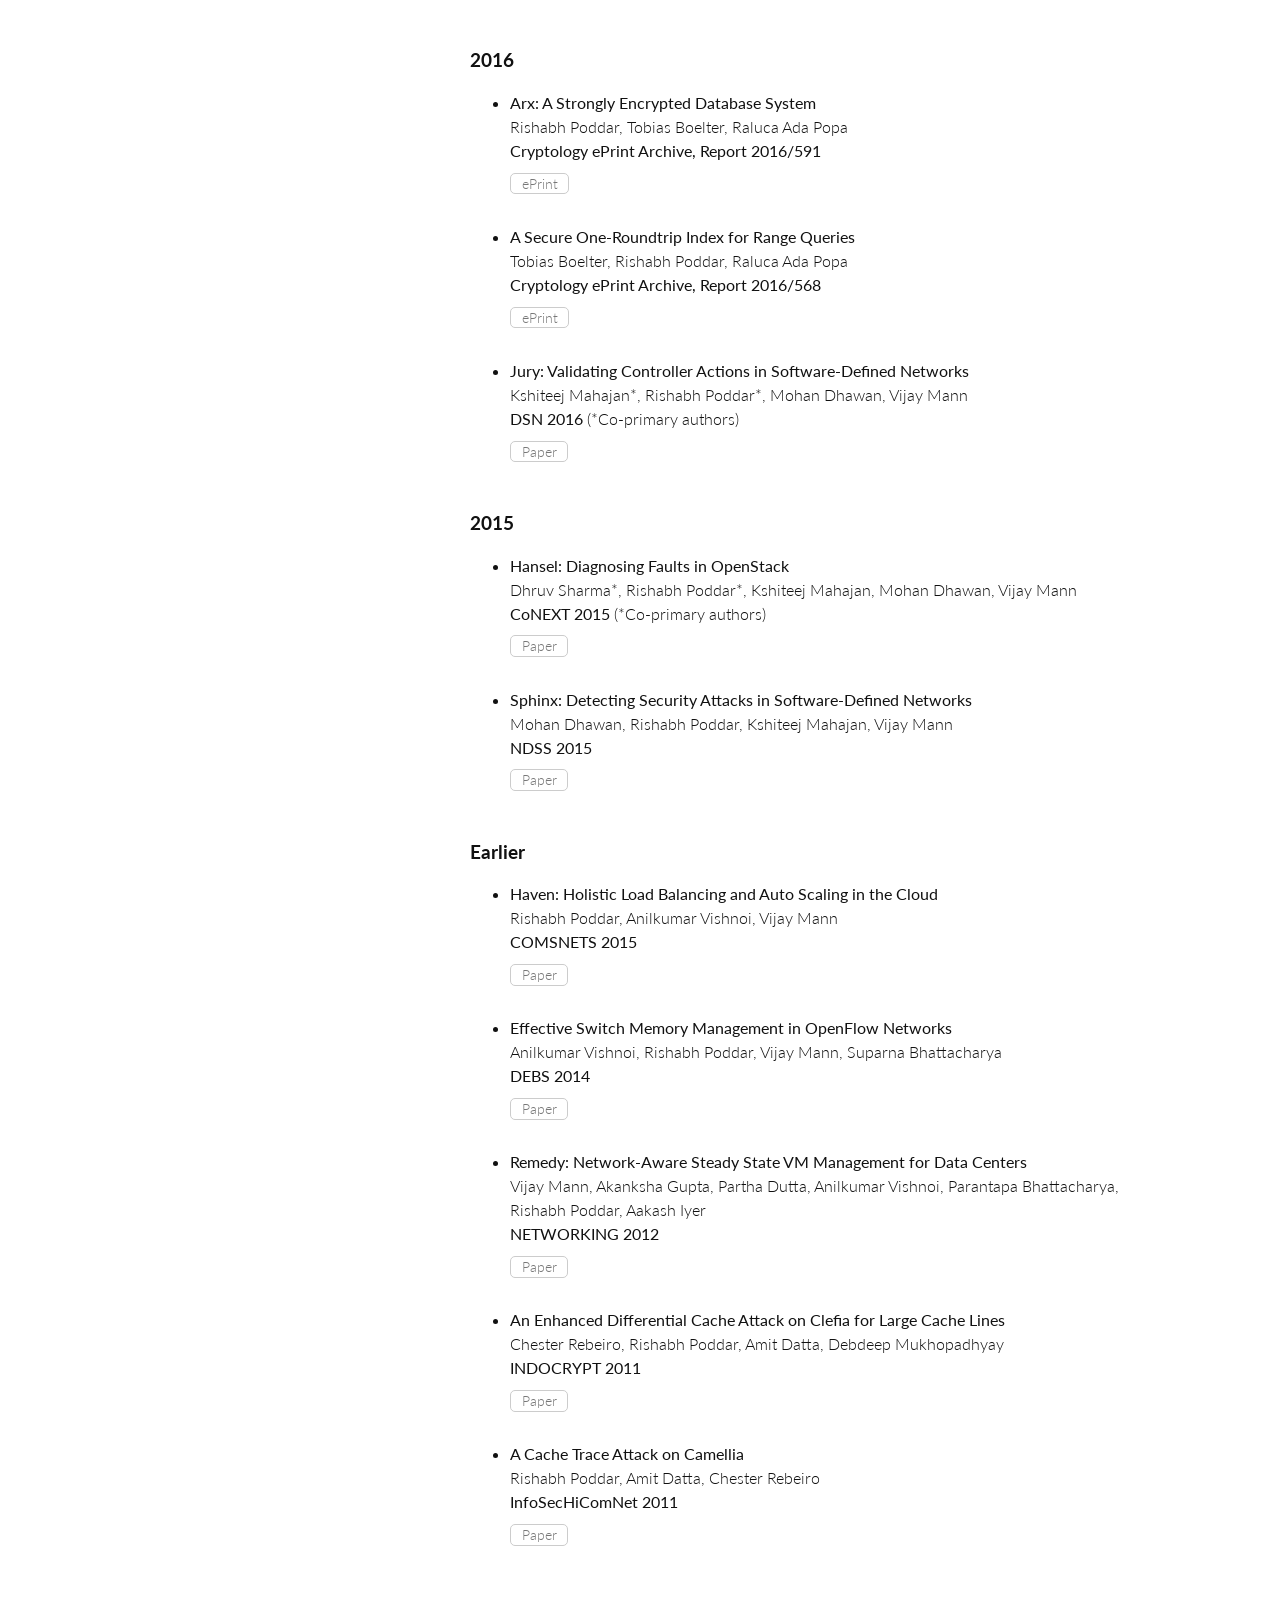
==== commit 925cb1a6: "Update" ====
--- a/index.html
+++ b/index.html
@@ -28,7 +28,7 @@
       <section>
         <h2>About Me</h2>
         <p>I'm a PhD candidate in the <a href="https://rise.cs.berkeley.edu/">RiseLab</a> at <a href="http://www.berkeley.edu/">UC Berkeley</a>, advised by <a href="http://www.eecs.berkeley.edu/~raluca/">Raluca Ada Popa</a>. I'm broadly interested in the privacy and security of systems and networks.</p>
-        <p>I graduated from <a href="http://www.iitkgp.ac.in/">IIT Kharagpur</a> with a B.Tech in Computer Science. Before moving to Berkeley, I spent a couple of years at <a href="http://www.research.ibm.com/">IBM Research</a> working on software-defined networks and cloud computing. Before that, I worked as a management consultant at <a href="http://www.bcg.com/">The Boston Consulting Group</a> in India.</p>
+        <p>I graduated from <a href="http://www.iitkgp.ac.in/">IIT Kharagpur</a> with a B.Tech in Computer Science. Before moving to Berkeley, I spent a couple of years at <a href="http://www.research.ibm.com/">IBM Research</a> working on software-defined networks and cloud computing. Before that, I briefly dabbled in management consulting at <a href="http://www.bcg.com/">The Boston Consulting Group</a> in India.</p>
 
         <h2> Publications</h2>
 
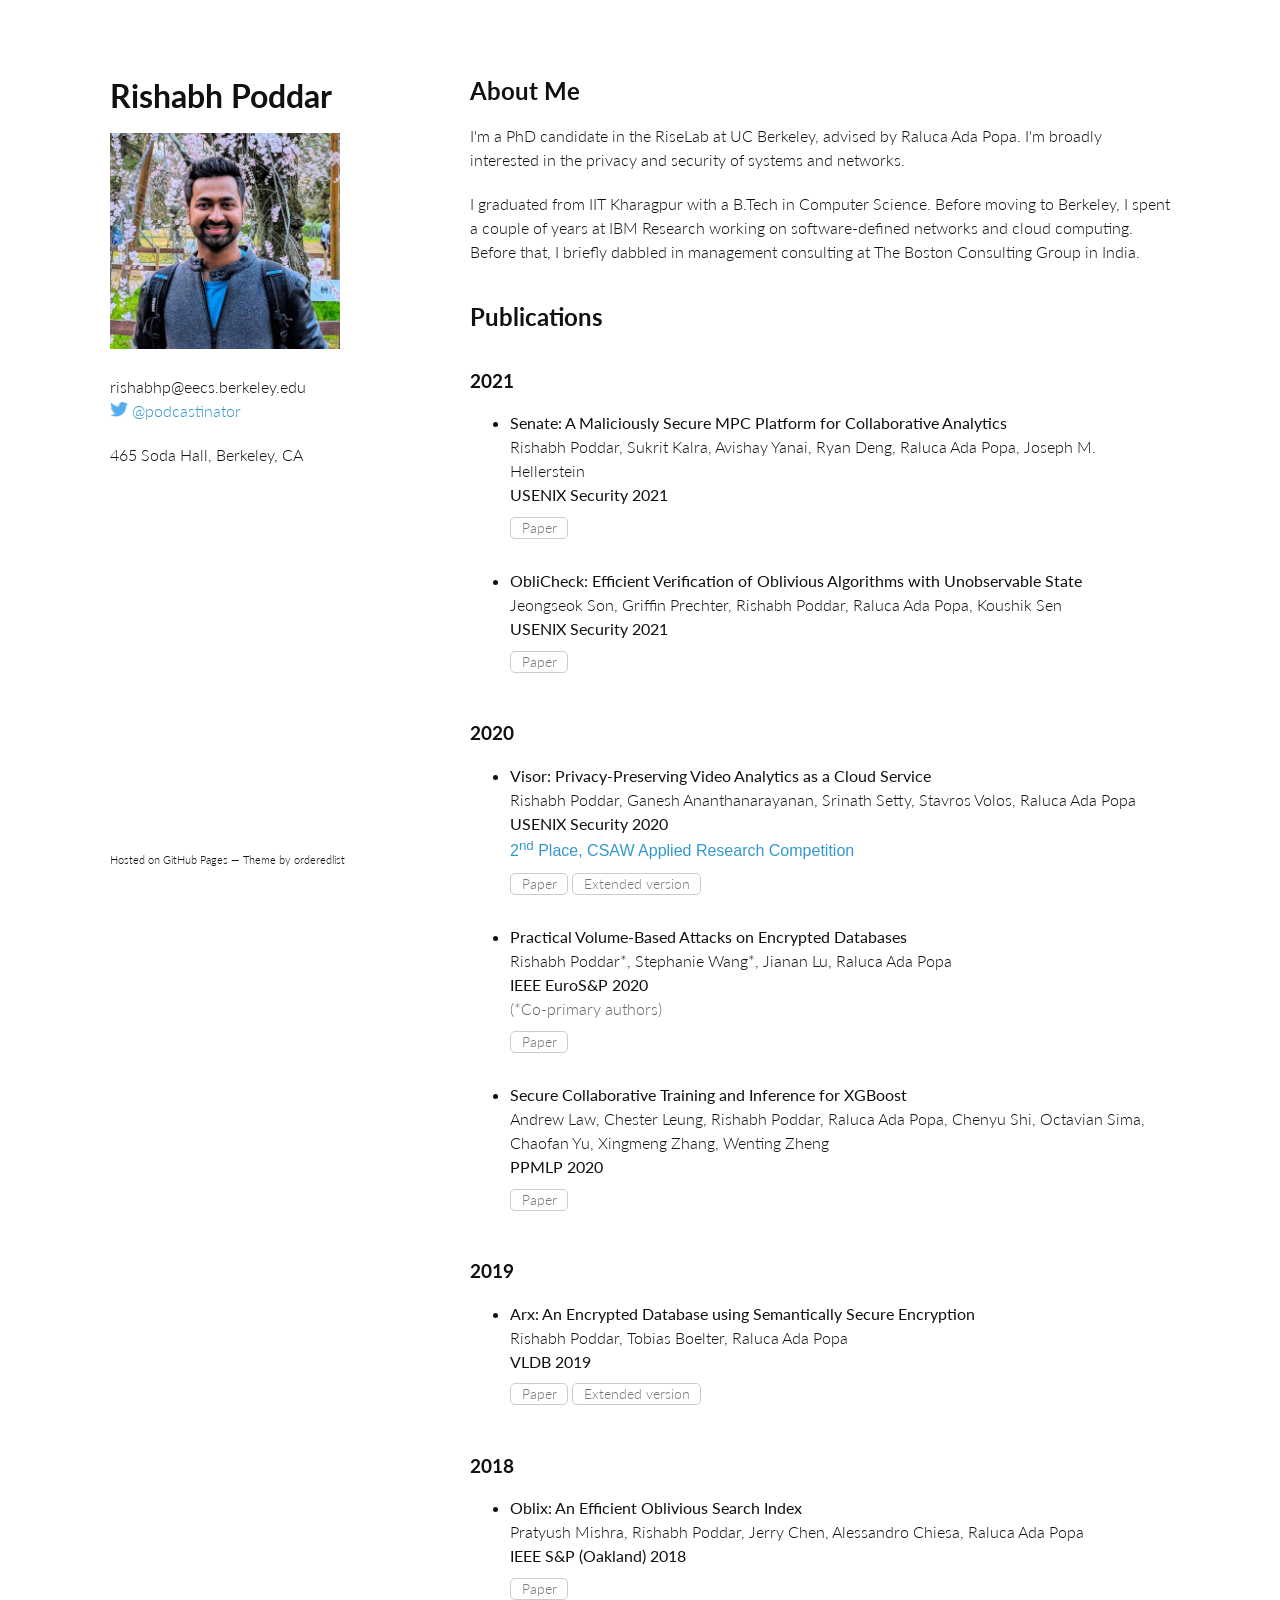
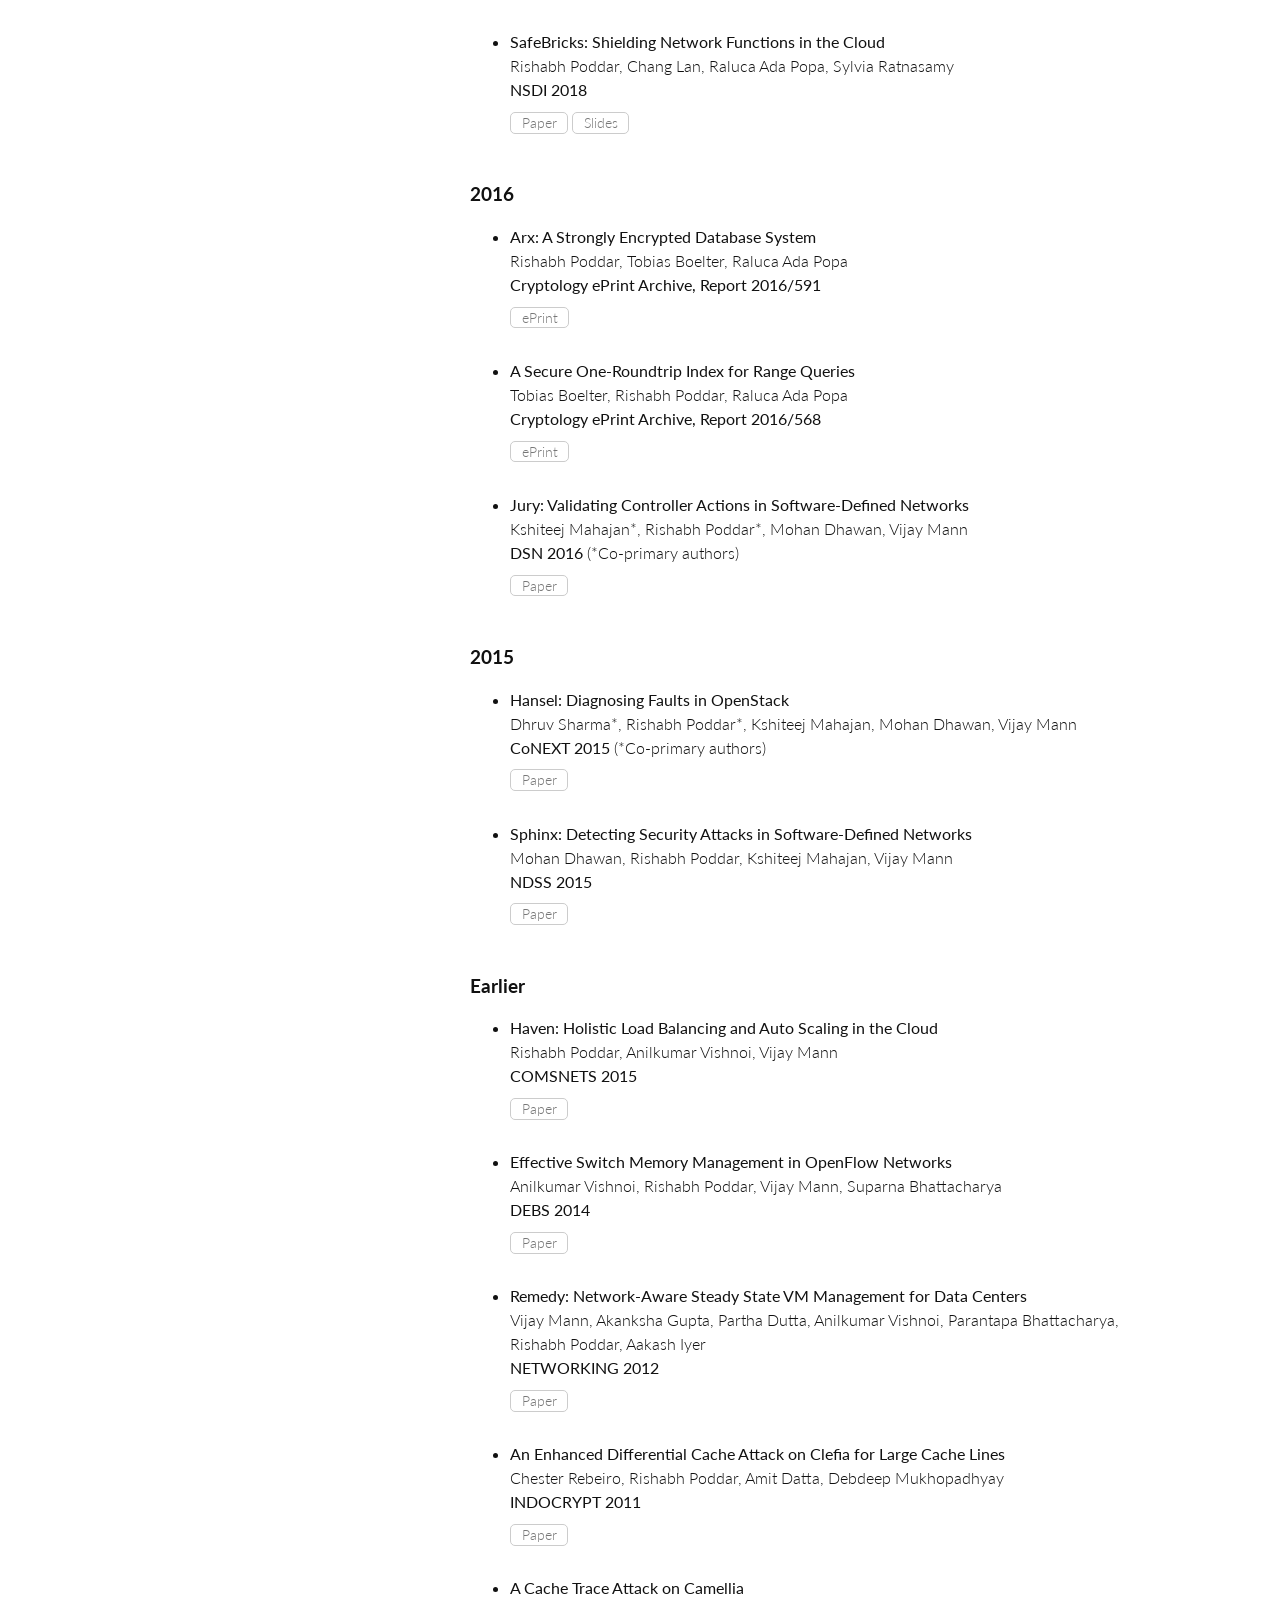
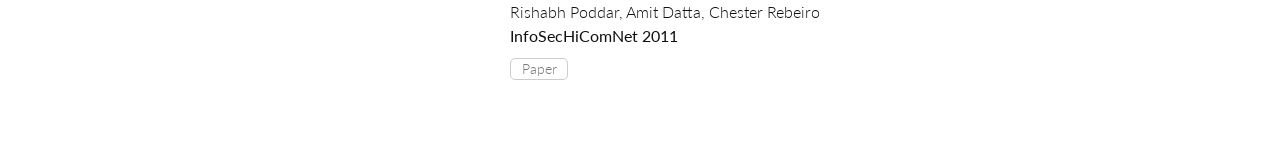
==== commit cca6d1c1: "Oblicheck" ====
--- a/index.html
+++ b/index.html
@@ -44,6 +44,15 @@
         <!--<a class="docs" href="https://arxiv.org/abs/2006.09628">Extended version</a>-->
         </p>
         </li>
+
+        <li>
+        <p>
+        <span class="paper">ObliCheck: Efficient Verification of Oblivious Algorithms with Unobservable State</span><br>
+        <span class="authors">Jeongseok Son, Griffin Prechter, Rishabh Poddar, Raluca Ada Popa, Koushik Sen</span><br>
+        <span class="conf">USENIX Security 2021</span><br>
+        <a class="docs" href="./publications/Oblicheck.pdf">Paper</a>
+        </p>
+        </li>
         </ul>
 
         <h3>2020</h3>
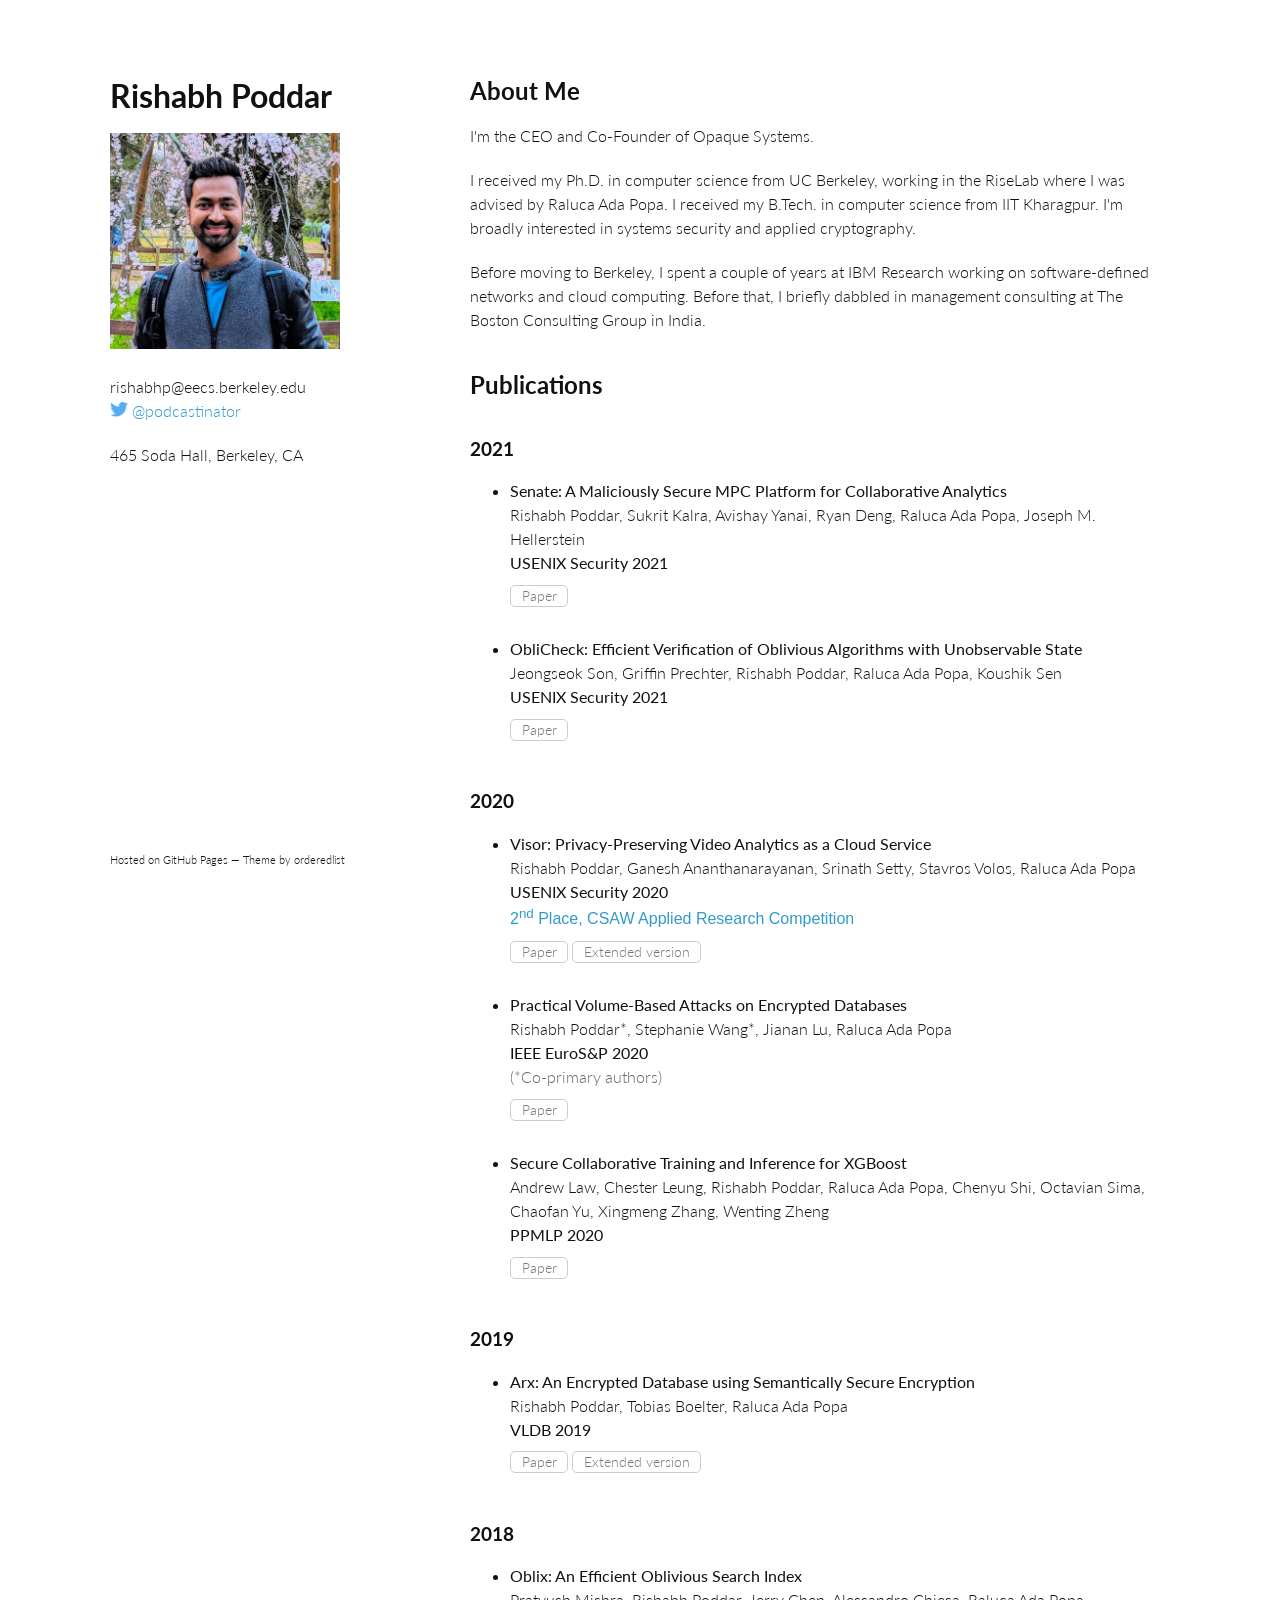
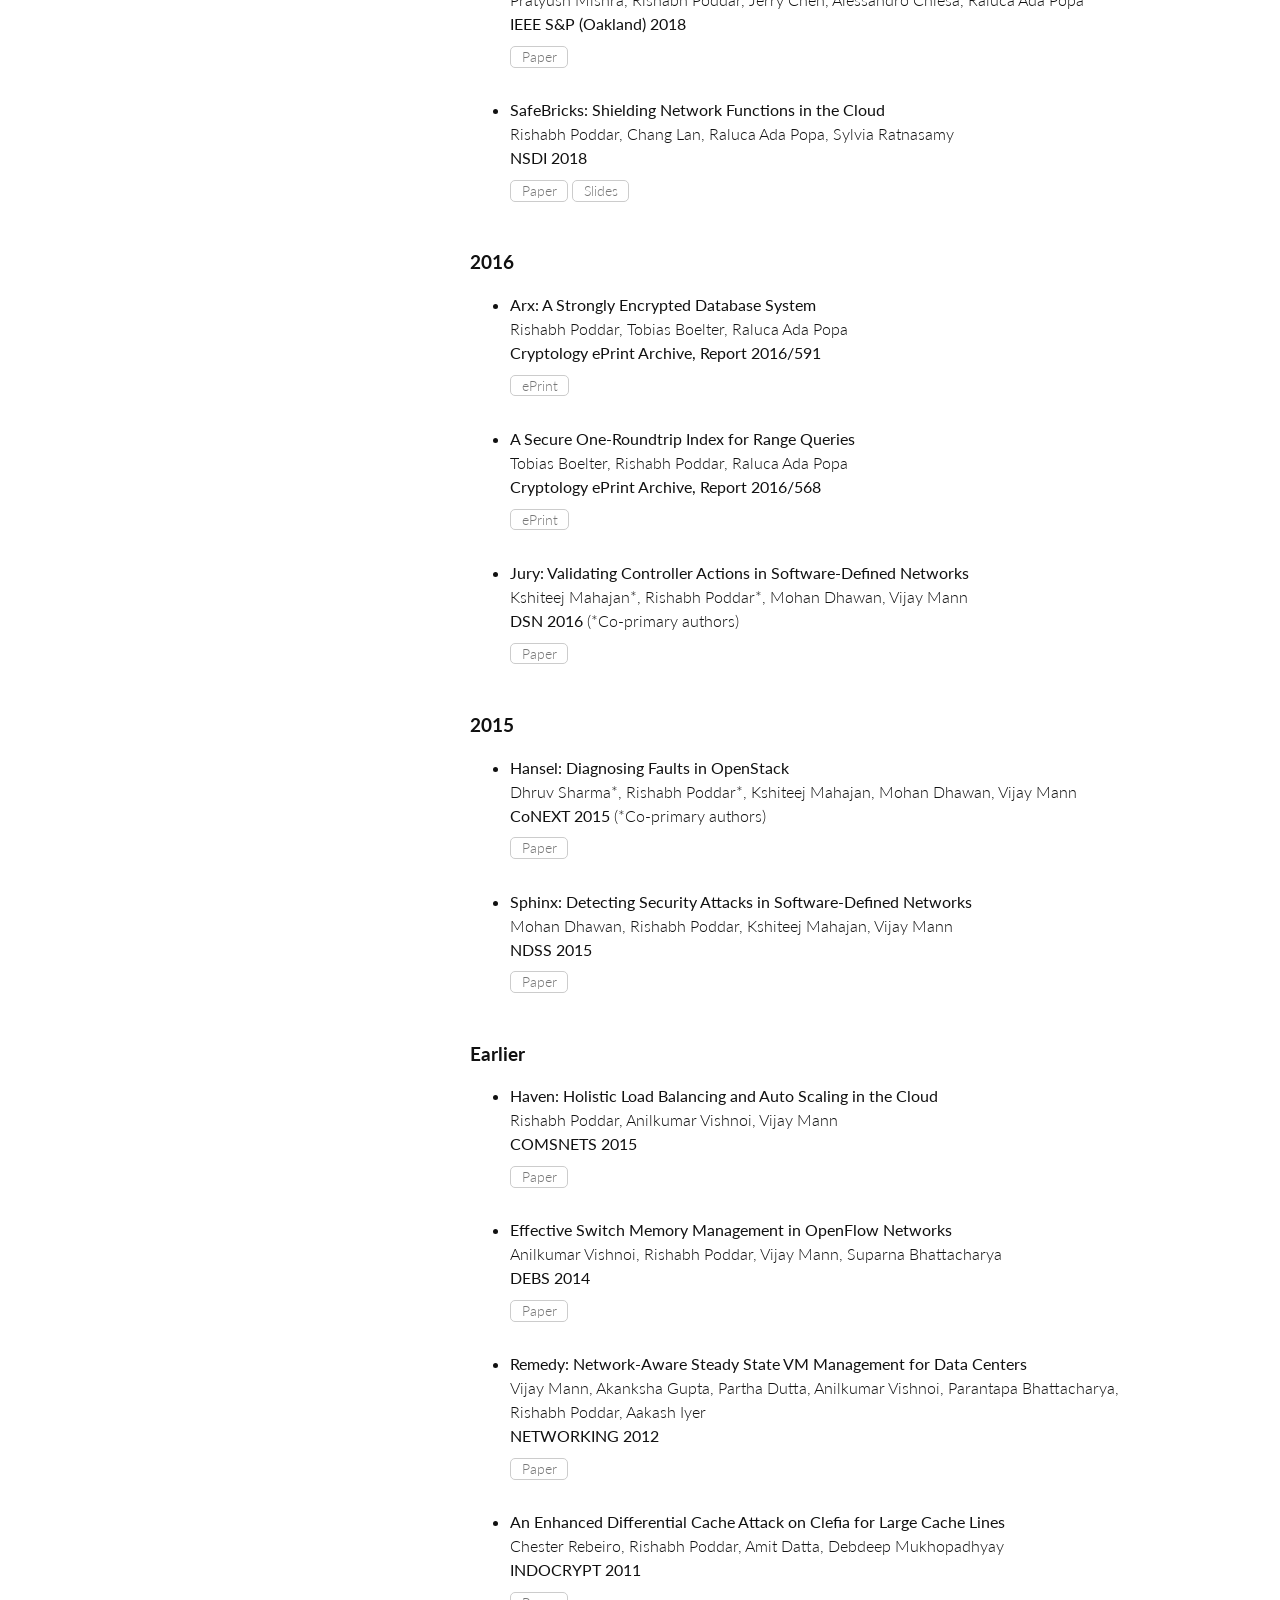
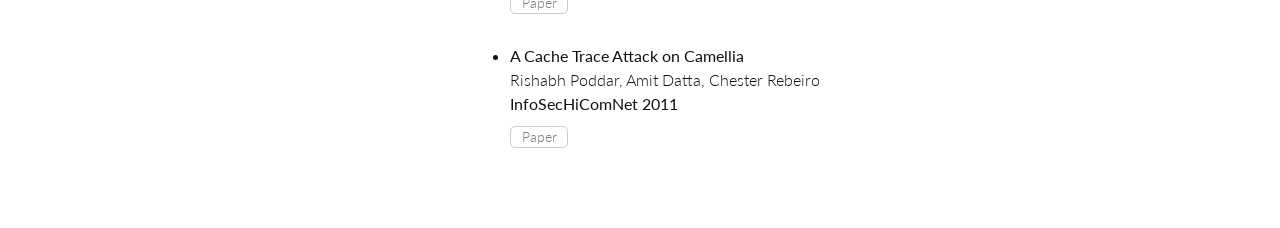
==== commit 82657602: "Add Opaque" ====
--- a/index.html
+++ b/index.html
@@ -27,8 +27,15 @@
       </header>
       <section>
         <h2>About Me</h2>
-        <p>I'm a PhD candidate in the <a href="https://rise.cs.berkeley.edu/">RiseLab</a> at <a href="http://www.berkeley.edu/">UC Berkeley</a>, advised by <a href="http://www.eecs.berkeley.edu/~raluca/">Raluca Ada Popa</a>. I'm broadly interested in the privacy and security of systems and networks.</p>
-        <p>I graduated from <a href="http://www.iitkgp.ac.in/">IIT Kharagpur</a> with a B.Tech in Computer Science. Before moving to Berkeley, I spent a couple of years at <a href="http://www.research.ibm.com/">IBM Research</a> working on software-defined networks and cloud computing. Before that, I briefly dabbled in management consulting at <a href="http://www.bcg.com/">The Boston Consulting Group</a> in India.</p>
+        <p>I'm the CEO and Co-Founder of <a href="https://opaque.co">Opaque Systems</a>.
+        <p>
+        I received my Ph.D. in computer science from UC Berkeley, working in the <a href="https://rise.cs.berkeley.edu/">RiseLab</a> where I was advised by <a href="http://www.eecs.berkeley.edu/~raluca/">Raluca Ada Popa</a>.
+        I  received my B.Tech. in computer science from <a href="http://www.iitkgp.ac.in/">IIT Kharagpur</a>.
+        I'm broadly interested in systems security and applied cryptography.
+        </p>
+        <p>
+        Before moving to Berkeley, I spent a couple of years at <a href="http://www.research.ibm.com/">IBM Research</a> working on software-defined networks and cloud computing. Before that, I briefly dabbled in management consulting at <a href="http://www.bcg.com/">The Boston Consulting Group</a> in India.
+        </p>
 
         <h2> Publications</h2>
 
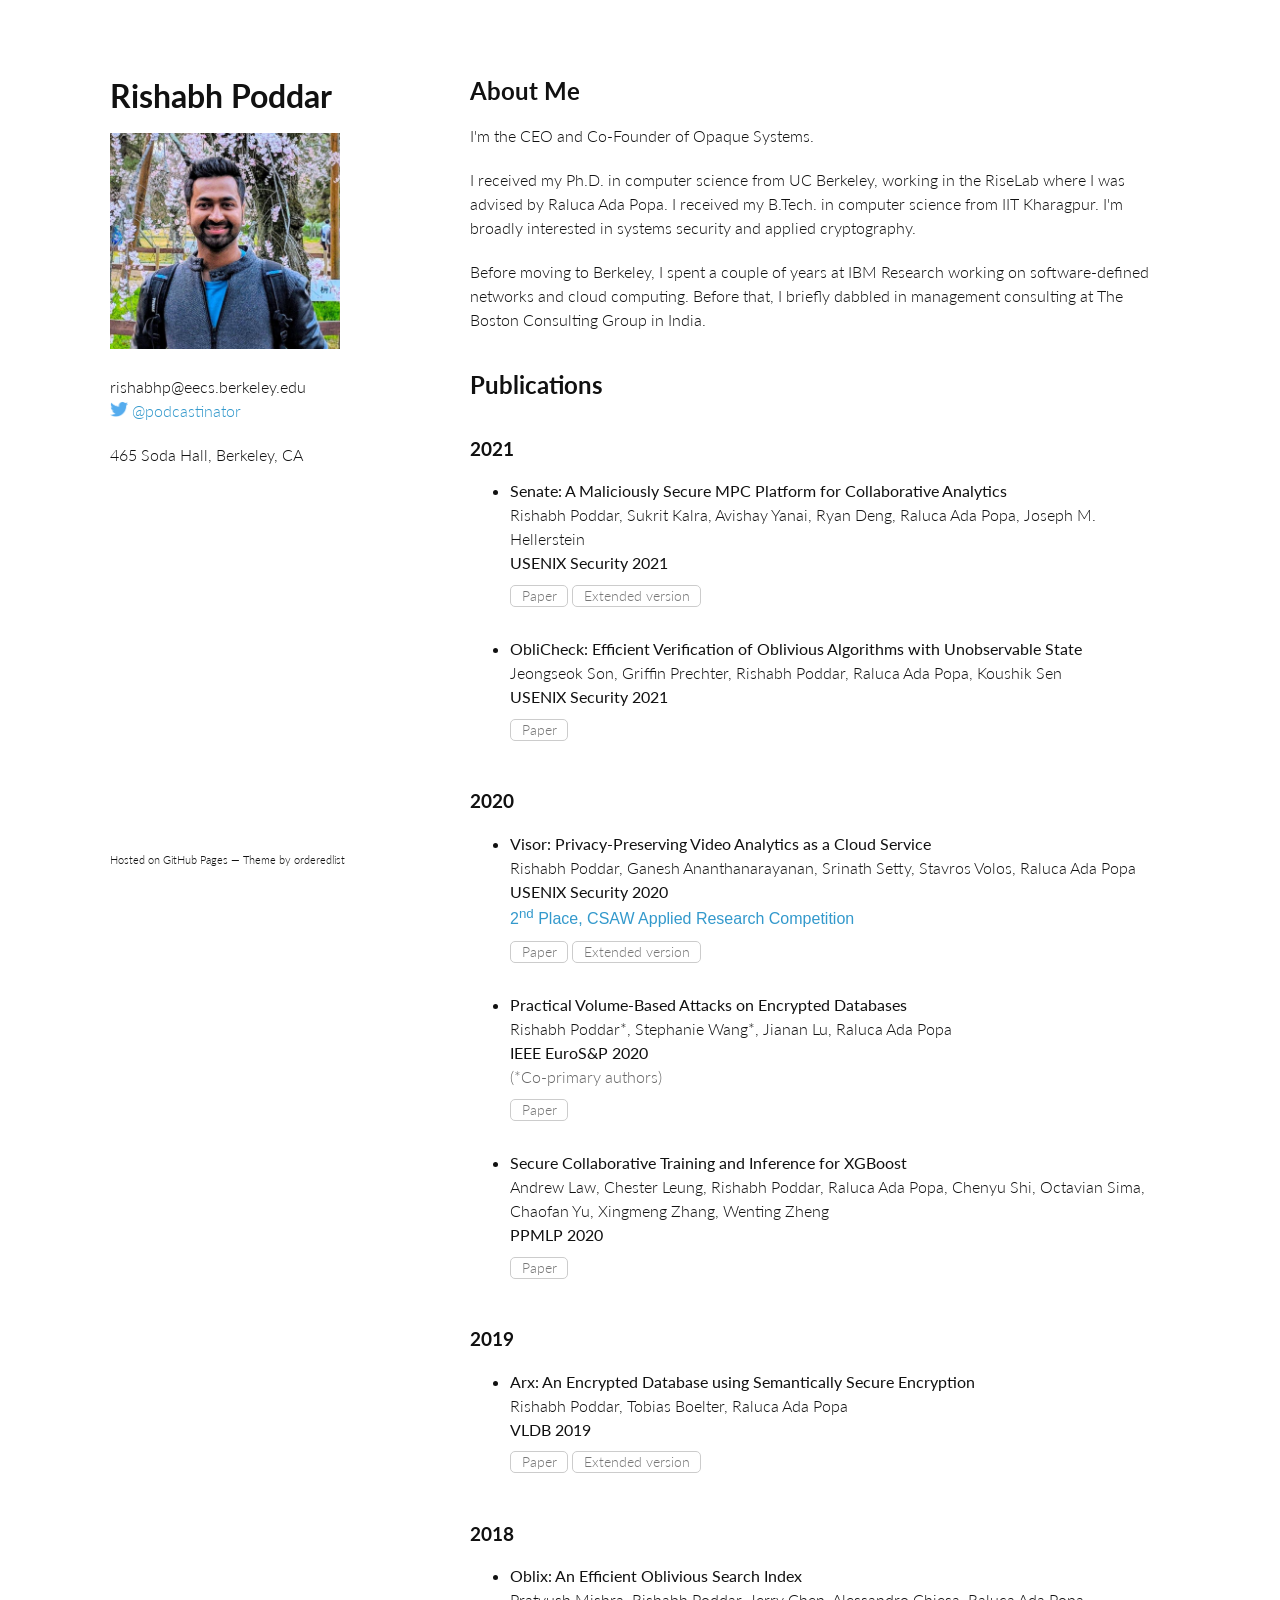
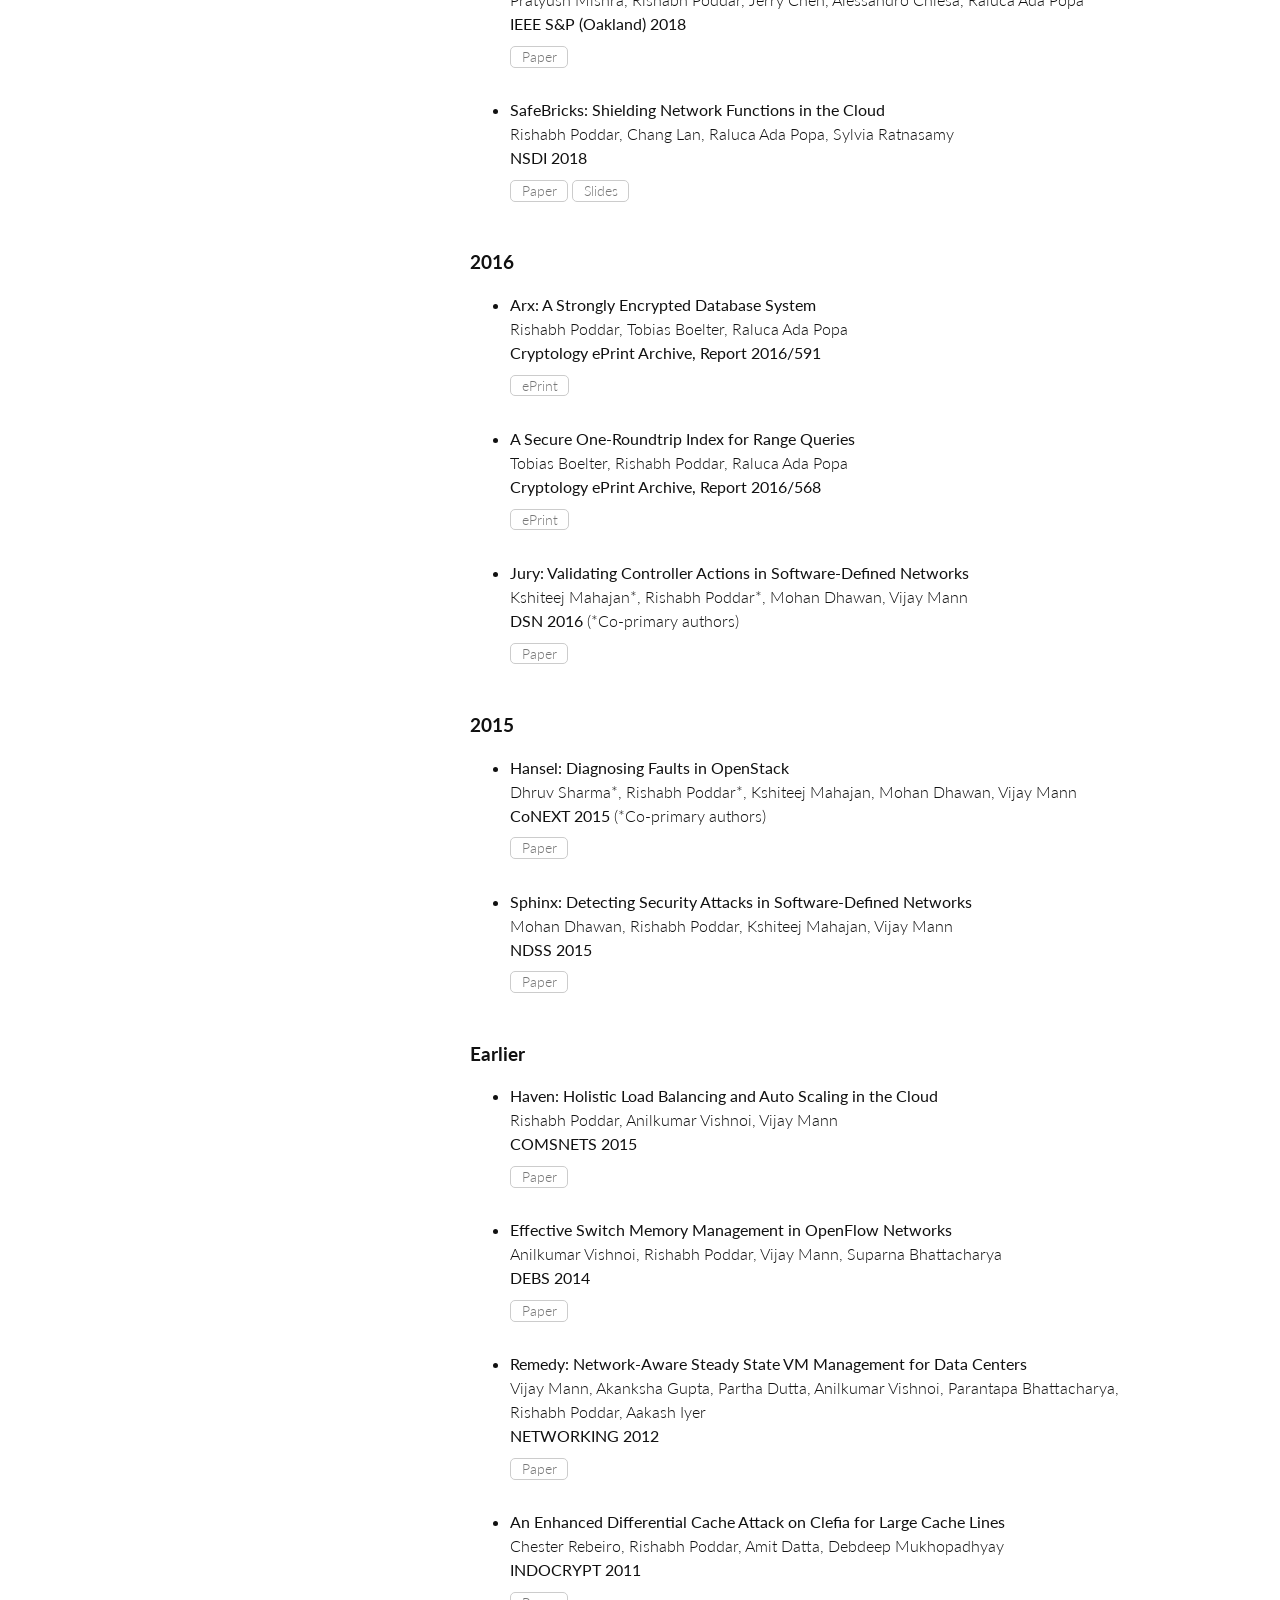
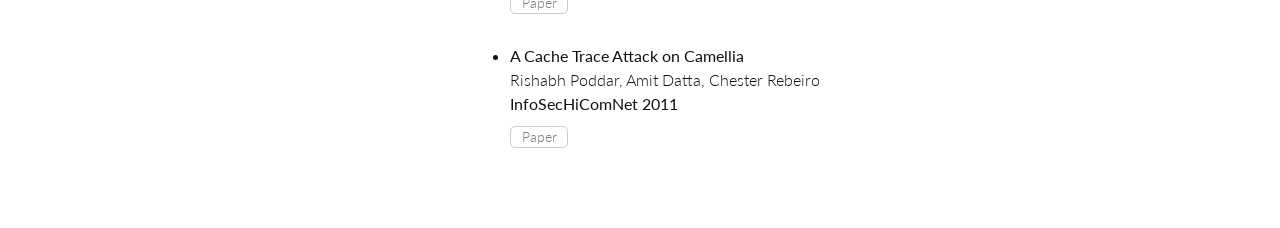
==== commit fe49fb6e: "Upload extended version of Senate" ====
--- a/index.html
+++ b/index.html
@@ -48,7 +48,7 @@
         <span class="conf">USENIX Security 2021</span><br>
         <a class="docs" href="./publications/Senate.pdf">Paper</a>
         <!--<a class="docs" href="./publications/Senate.pdf">Paper</a>-->
-        <!--<a class="docs" href="https://arxiv.org/abs/2006.09628">Extended version</a>-->
+        <a class="docs" href="./publications/Senate-extended.pdf">Extended version</a>
         </p>
         </li>
 
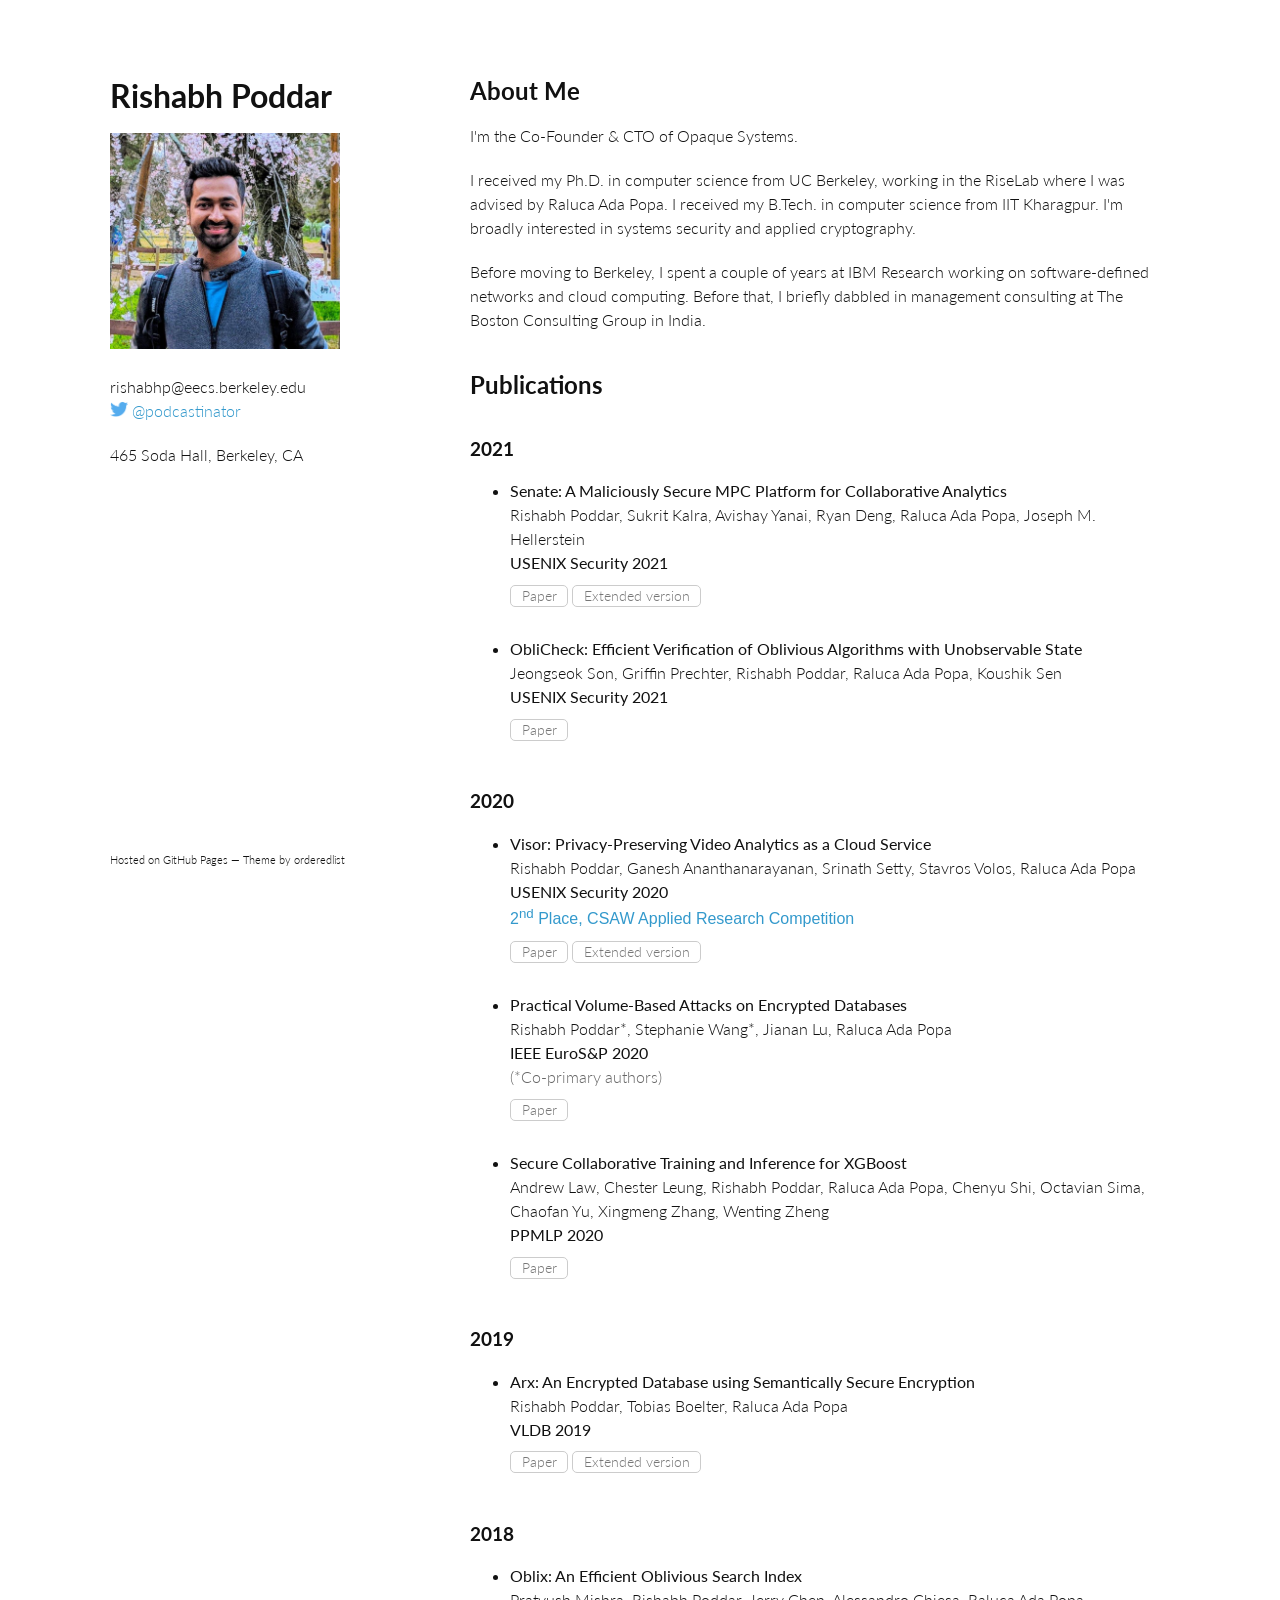
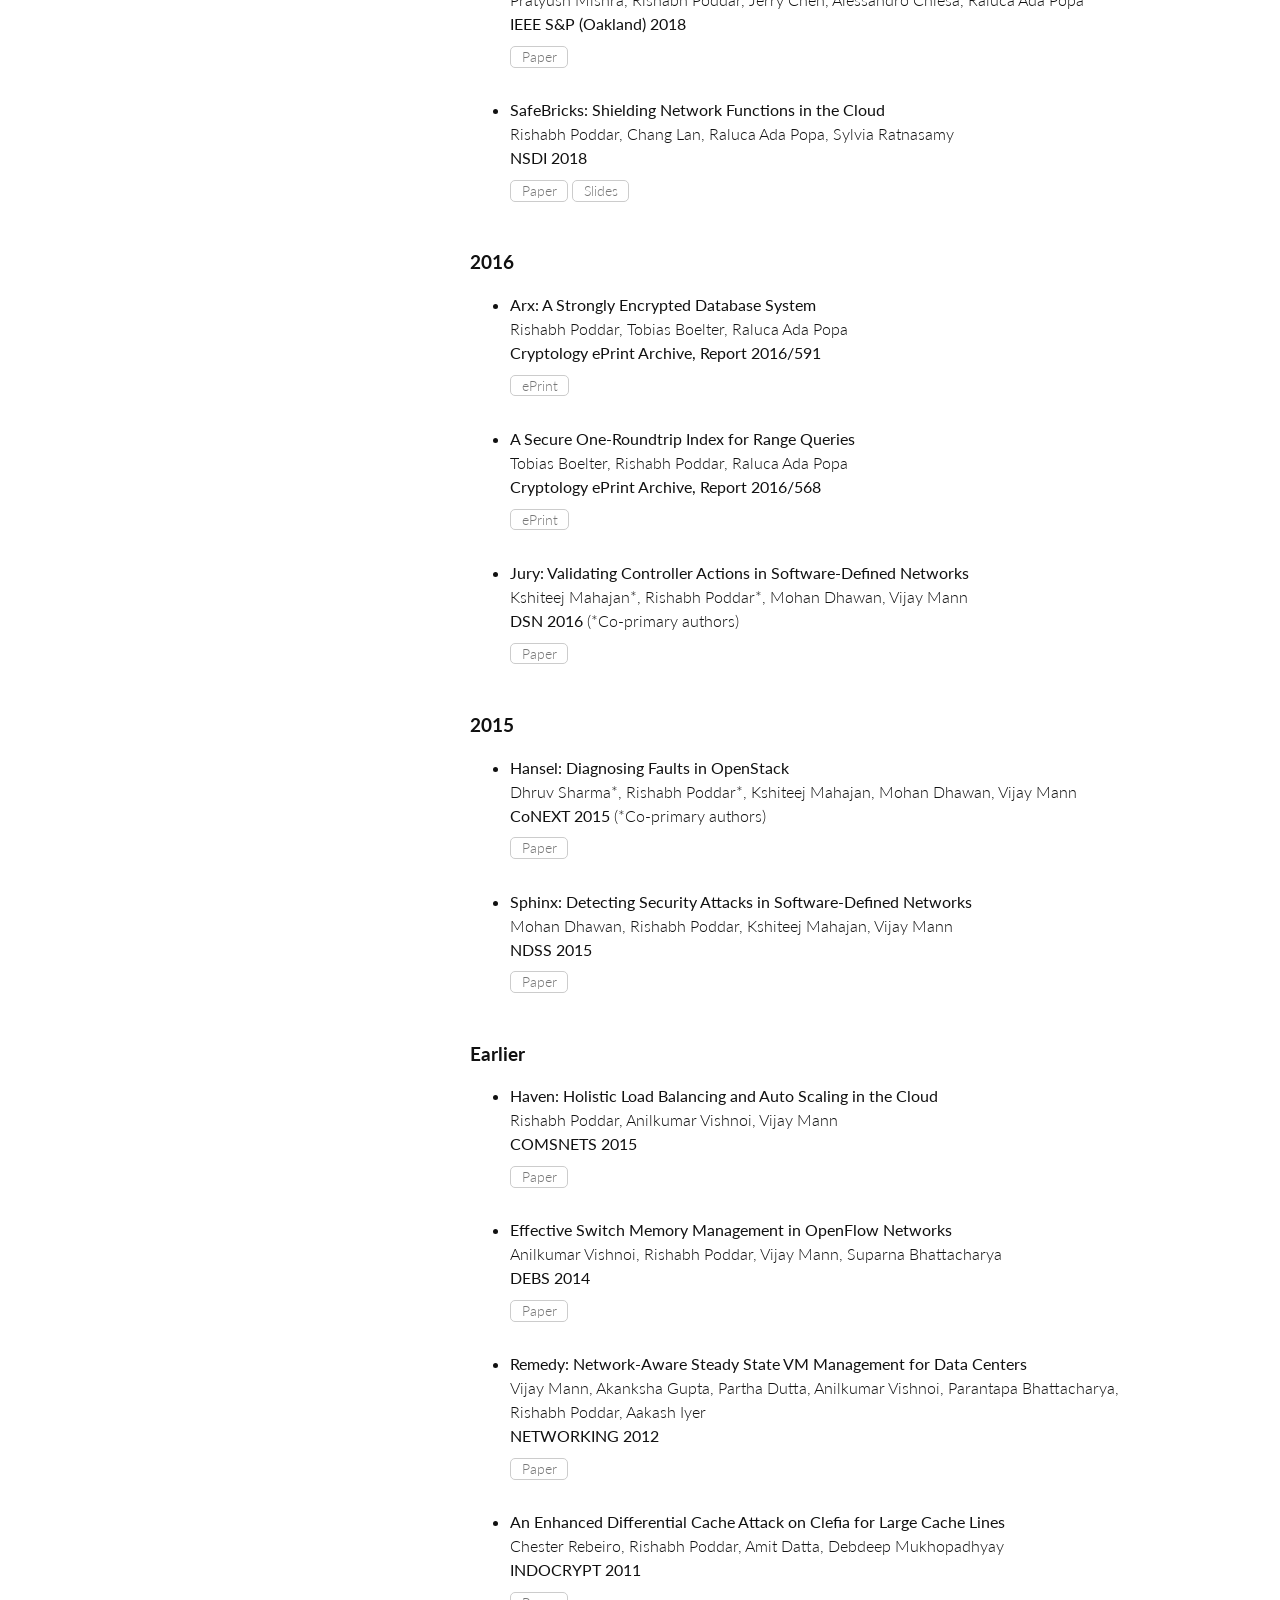
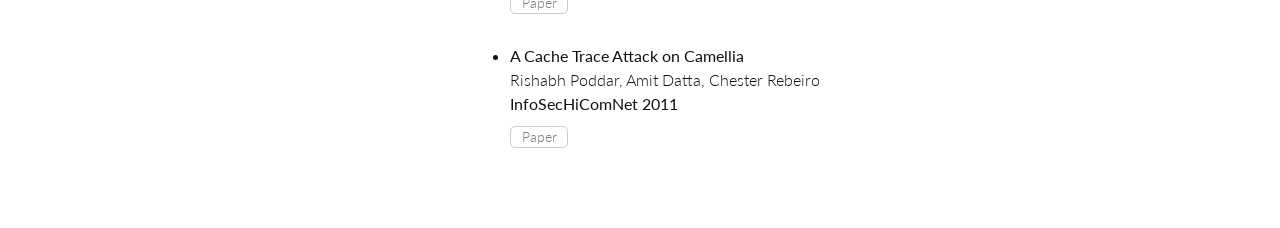
==== commit 50a3fae2: "Update index.html" ====
--- a/index.html
+++ b/index.html
@@ -27,7 +27,7 @@
       </header>
       <section>
         <h2>About Me</h2>
-        <p>I'm the CEO and Co-Founder of <a href="https://opaque.co">Opaque Systems</a>.
+        <p>I'm the Co-Founder & CTO of <a href="https://opaque.co">Opaque Systems</a>.
         <p>
         I received my Ph.D. in computer science from UC Berkeley, working in the <a href="https://rise.cs.berkeley.edu/">RiseLab</a> where I was advised by <a href="http://www.eecs.berkeley.edu/~raluca/">Raluca Ada Popa</a>.
         I  received my B.Tech. in computer science from <a href="http://www.iitkgp.ac.in/">IIT Kharagpur</a>.
